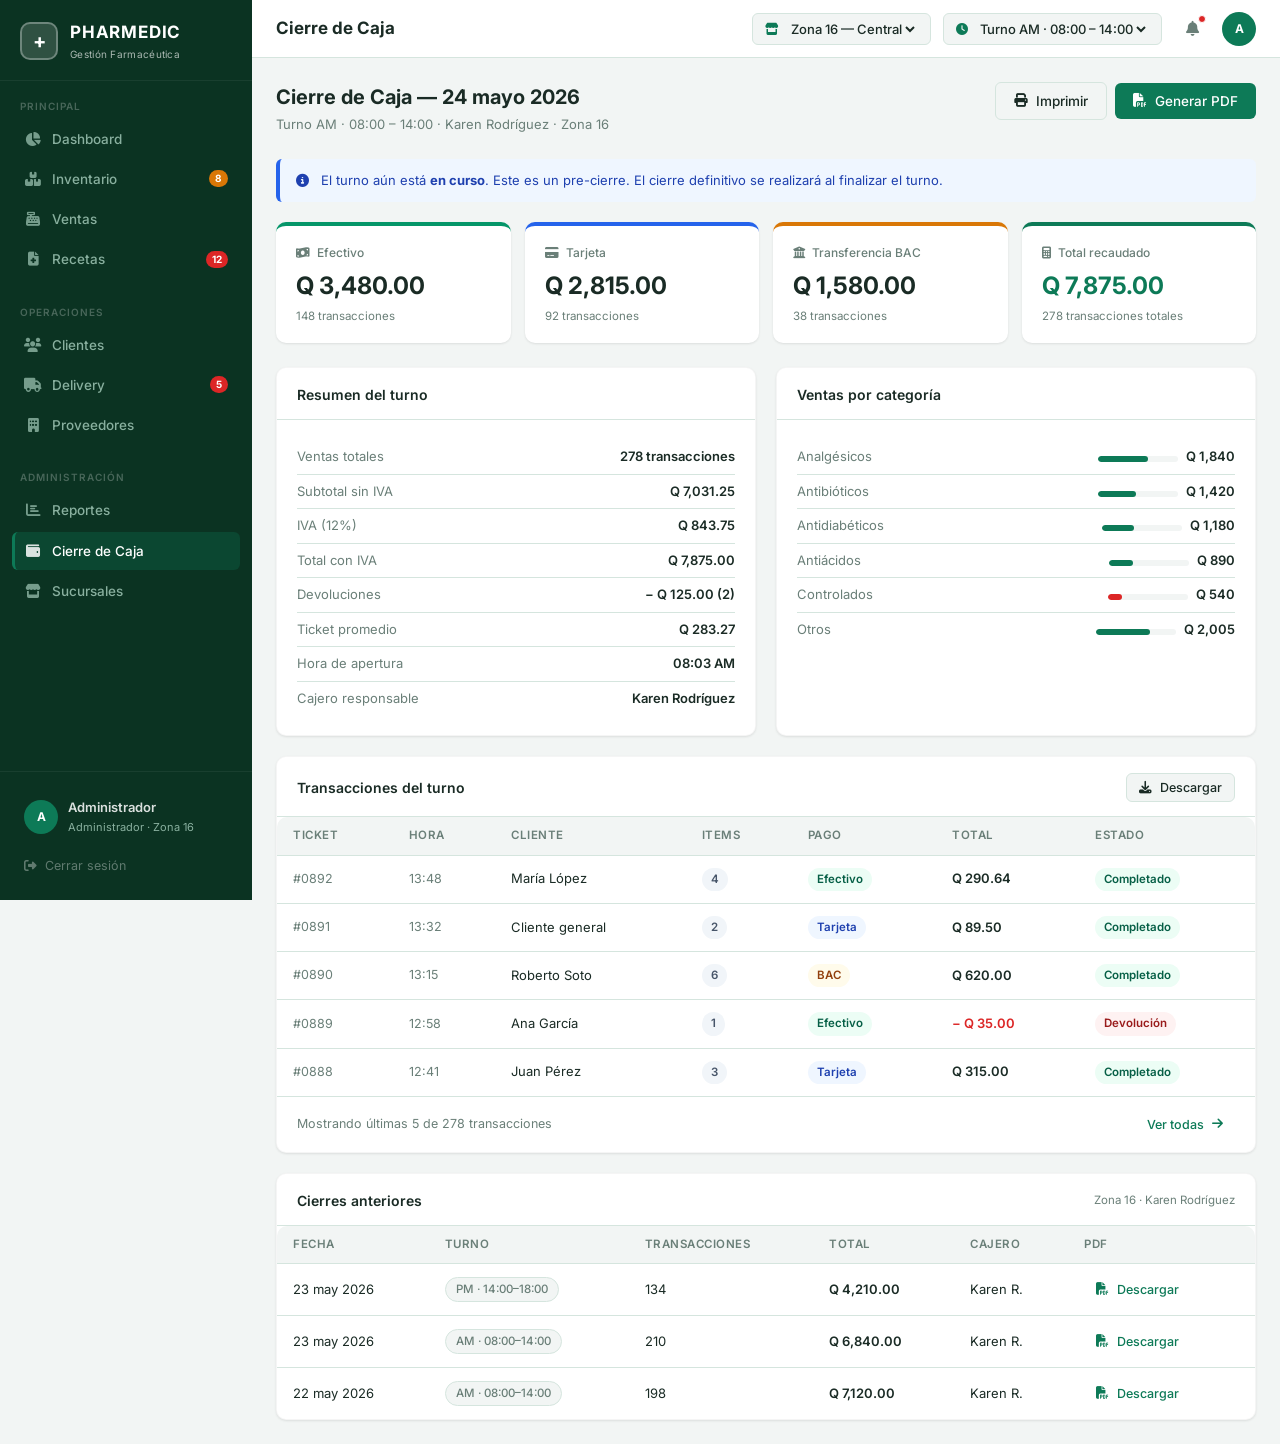
==== cierre-caja.html @ 9a9955f4 "Pharmedic" ====
<!DOCTYPE html>
<html lang="es">
<head>
  <meta charset="UTF-8" />
  <meta name="viewport" content="width=device-width, initial-scale=1.0" />
  <title>PHARMEDIC — Cierre de Caja</title>
  <link rel="stylesheet" href="https://cdnjs.cloudflare.com/ajax/libs/font-awesome/6.5.1/css/all.min.css" />
  <link rel="stylesheet" href="css/style.css" />
</head>
<body>
<div class="app-layout">

  <aside class="sidebar">
    <div class="sidebar-brand">
      <div class="brand-cross">+</div>
      <div><div class="brand-name">PHARMEDIC</div><div class="brand-tagline">Gestión Farmacéutica</div></div>
    </div>
    <div class="sidebar-section">
      <div class="sidebar-section-label">Principal</div>
      <a href="dashboard.html" class="nav-item"><i class="fas fa-chart-pie"></i><span>Dashboard</span></a>
      <a href="inventario.html" class="nav-item"><i class="fas fa-boxes-stacked"></i><span>Inventario</span><span class="nav-badge warning">8</span></a>
      <a href="ventas.html" class="nav-item"><i class="fas fa-cash-register"></i><span>Ventas</span></a>
      <a href="recetas.html" class="nav-item"><i class="fas fa-file-medical"></i><span>Recetas</span><span class="nav-badge">12</span></a>
    </div>
    <div class="sidebar-section">
      <div class="sidebar-section-label">Operaciones</div>
      <a href="clientes.html" class="nav-item"><i class="fas fa-users"></i><span>Clientes</span></a>
      <a href="delivery.html" class="nav-item"><i class="fas fa-truck"></i><span>Delivery</span><span class="nav-badge">5</span></a>
      <a href="proveedores.html" class="nav-item"><i class="fas fa-building"></i><span>Proveedores</span></a>
    </div>
    <div class="sidebar-section">
      <div class="sidebar-section-label">Administración</div>
      <a href="reportes.html" class="nav-item"><i class="fas fa-chart-bar"></i><span>Reportes</span></a>
      <a href="cierre-caja.html" class="nav-item active"><i class="fas fa-wallet"></i><span>Cierre de Caja</span></a>
      <a href="sucursales.html" class="nav-item"><i class="fas fa-store"></i><span>Sucursales</span></a>
    </div>
    <div class="sidebar-footer">
      <div class="sidebar-user">
        <div class="user-avatar">CJ</div>
        <div class="user-info-sidebar"><div class="name">Karen Rodríguez</div><div class="role">Cajero · Zona 16</div></div>
      </div>
      <a href="index.html" class="sidebar-logout"><i class="fas fa-right-from-bracket"></i><span>Cerrar sesión</span></a>
    </div>
  </aside>

  <div class="main-area">
    <header class="topbar">
      <div class="topbar-left">
        <span class="page-title">Cierre de Caja</span>
      </div>
      <div class="topbar-right">
        <div class="sucursal-select">
          <i class="fas fa-store" style="color:var(--primary);font-size:12px;"></i>
          <select><option>Zona 16 — Central</option><option>Zona 11</option><option>Zona 2</option></select>
        </div>
        <div class="sucursal-select">
          <i class="fas fa-clock" style="color:var(--primary);font-size:12px;"></i>
          <select><option>Turno AM · 08:00 – 14:00</option><option>Turno PM · 14:00 – 18:00</option></select>
        </div>
        <button class="icon-btn"><i class="fas fa-bell"></i><span class="notif-badge"></span></button>
        <div class="topbar-avatar">CJ</div>
      </div>
    </header>

    <div class="content">

      <div class="page-header">
        <div class="page-header-left">
          <h1>Cierre de Caja — 24 mayo 2026</h1>
          <p>Turno AM · 08:00 – 14:00 · Karen Rodríguez · Zona 16</p>
        </div>
        <div class="page-actions">
          <button class="btn btn-secondary"><i class="fas fa-print"></i> Imprimir</button>
          <button class="btn btn-primary"><i class="fas fa-file-pdf"></i> Generar PDF</button>
        </div>
      </div>

      <div class="alert alert-info mb-20">
        <i class="fas fa-circle-info"></i>
        <span>El turno aún está <strong>en curso</strong>. Este es un pre-cierre. El cierre definitivo se realizará al finalizar el turno.</span>
      </div>

      <!-- Caja summary -->
      <div class="caja-summary mb-24">
        <div class="caja-card efectivo">
          <div class="lbl"><i class="fas fa-money-bill-wave" style="margin-right:4px;"></i> Efectivo</div>
          <div class="val">Q 3,480.00</div>
          <div class="sub">148 transacciones</div>
        </div>
        <div class="caja-card tarjeta">
          <div class="lbl"><i class="fas fa-credit-card" style="margin-right:4px;"></i> Tarjeta</div>
          <div class="val">Q 2,815.00</div>
          <div class="sub">92 transacciones</div>
        </div>
        <div class="caja-card transfer">
          <div class="lbl"><i class="fas fa-building-columns" style="margin-right:4px;"></i> Transferencia BAC</div>
          <div class="val">Q 1,580.00</div>
          <div class="sub">38 transacciones</div>
        </div>
        <div class="caja-card total">
          <div class="lbl"><i class="fas fa-calculator" style="margin-right:4px;"></i> Total recaudado</div>
          <div class="val" style="color:var(--primary);">Q 7,875.00</div>
          <div class="sub">278 transacciones totales</div>
        </div>
      </div>

      <!-- Detail grid -->
      <div class="grid-2 mb-20">

        <!-- Resumen del turno -->
        <div class="card">
          <div class="card-header">
            <div class="card-title">Resumen del turno</div>
          </div>
          <div class="card-body">
            <div class="branch-stat">
              <span class="key">Ventas totales</span>
              <span class="val fw-600">278 transacciones</span>
            </div>
            <div class="branch-stat">
              <span class="key">Subtotal sin IVA</span>
              <span class="val">Q 7,031.25</span>
            </div>
            <div class="branch-stat">
              <span class="key">IVA (12%)</span>
              <span class="val">Q 843.75</span>
            </div>
            <div class="branch-stat">
              <span class="key">Total con IVA</span>
              <span class="val fw-600 text-primary">Q 7,875.00</span>
            </div>
            <div class="branch-stat">
              <span class="key">Devoluciones</span>
              <span class="val text-danger">− Q 125.00 (2)</span>
            </div>
            <div class="branch-stat">
              <span class="key">Ticket promedio</span>
              <span class="val">Q 283.27</span>
            </div>
            <div class="branch-stat">
              <span class="key">Hora de apertura</span>
              <span class="val">08:03 AM</span>
            </div>
            <div class="branch-stat">
              <span class="key">Cajero responsable</span>
              <span class="val fw-600">Karen Rodríguez</span>
            </div>
          </div>
        </div>

        <!-- Ventas por categoría -->
        <div class="card">
          <div class="card-header">
            <div class="card-title">Ventas por categoría</div>
          </div>
          <div class="card-body">
            <div class="branch-stat">
              <span class="key">Analgésicos</span>
              <div class="flex gap-8" style="align-items:center;">
                <div class="progress-bar-wrap" style="width:80px;"><div class="progress-bar" style="width:62%"></div></div>
                <span class="val">Q 1,840</span>
              </div>
            </div>
            <div class="branch-stat">
              <span class="key">Antibióticos</span>
              <div class="flex gap-8" style="align-items:center;">
                <div class="progress-bar-wrap" style="width:80px;"><div class="progress-bar" style="width:48%"></div></div>
                <span class="val">Q 1,420</span>
              </div>
            </div>
            <div class="branch-stat">
              <span class="key">Antidiabéticos</span>
              <div class="flex gap-8" style="align-items:center;">
                <div class="progress-bar-wrap" style="width:80px;"><div class="progress-bar" style="width:40%"></div></div>
                <span class="val">Q 1,180</span>
              </div>
            </div>
            <div class="branch-stat">
              <span class="key">Antiácidos</span>
              <div class="flex gap-8" style="align-items:center;">
                <div class="progress-bar-wrap" style="width:80px;"><div class="progress-bar" style="width:30%"></div></div>
                <span class="val">Q 890</span>
              </div>
            </div>
            <div class="branch-stat">
              <span class="key">Controlados</span>
              <div class="flex gap-8" style="align-items:center;">
                <div class="progress-bar-wrap" style="width:80px;"><div class="progress-bar danger" style="width:18%"></div></div>
                <span class="val">Q 540</span>
              </div>
            </div>
            <div class="branch-stat">
              <span class="key">Otros</span>
              <div class="flex gap-8" style="align-items:center;">
                <div class="progress-bar-wrap" style="width:80px;"><div class="progress-bar" style="width:68%"></div></div>
                <span class="val">Q 2,005</span>
              </div>
            </div>
          </div>
        </div>
      </div>

      <!-- Últimas transacciones -->
      <div class="card mb-20">
        <div class="card-header">
          <div class="card-title">Transacciones del turno</div>
          <button class="btn btn-secondary btn-sm"><i class="fas fa-download"></i> Descargar</button>
        </div>
        <div class="table-wrap">
          <table>
            <thead>
              <tr>
                <th>Ticket</th>
                <th>Hora</th>
                <th>Cliente</th>
                <th>Items</th>
                <th>Pago</th>
                <th>Total</th>
                <th>Estado</th>
              </tr>
            </thead>
            <tbody>
              <tr>
                <td class="td-muted">#0892</td>
                <td class="td-muted">13:48</td>
                <td>María López</td>
                <td><span class="badge badge-neutral">4</span></td>
                <td><span class="badge badge-success">Efectivo</span></td>
                <td class="fw-600">Q 290.64</td>
                <td><span class="badge badge-success">Completado</span></td>
              </tr>
              <tr>
                <td class="td-muted">#0891</td>
                <td class="td-muted">13:32</td>
                <td>Cliente general</td>
                <td><span class="badge badge-neutral">2</span></td>
                <td><span class="badge badge-info">Tarjeta</span></td>
                <td class="fw-600">Q 89.50</td>
                <td><span class="badge badge-success">Completado</span></td>
              </tr>
              <tr>
                <td class="td-muted">#0890</td>
                <td class="td-muted">13:15</td>
                <td>Roberto Soto</td>
                <td><span class="badge badge-neutral">6</span></td>
                <td><span class="badge badge-warning">BAC</span></td>
                <td class="fw-600">Q 620.00</td>
                <td><span class="badge badge-success">Completado</span></td>
              </tr>
              <tr>
                <td class="td-muted">#0889</td>
                <td class="td-muted">12:58</td>
                <td>Ana García</td>
                <td><span class="badge badge-neutral">1</span></td>
                <td><span class="badge badge-success">Efectivo</span></td>
                <td class="fw-600 text-danger">− Q 35.00</td>
                <td><span class="badge badge-danger">Devolución</span></td>
              </tr>
              <tr>
                <td class="td-muted">#0888</td>
                <td class="td-muted">12:41</td>
                <td>Juan Pérez</td>
                <td><span class="badge badge-neutral">3</span></td>
                <td><span class="badge badge-info">Tarjeta</span></td>
                <td class="fw-600">Q 315.00</td>
                <td><span class="badge badge-success">Completado</span></td>
              </tr>
            </tbody>
          </table>
        </div>
        <div class="flex-between" style="padding:14px 20px;border-top:1px solid var(--border);">
          <span class="text-sm text-muted">Mostrando últimas 5 de 278 transacciones</span>
          <button class="btn btn-ghost btn-sm">Ver todas <i class="fas fa-arrow-right"></i></button>
        </div>
      </div>

      <!-- Cierres anteriores -->
      <div class="card">
        <div class="card-header">
          <div class="card-title">Cierres anteriores</div>
          <span class="text-xs text-muted">Zona 16 · Karen Rodríguez</span>
        </div>
        <div class="table-wrap">
          <table>
            <thead>
              <tr><th>Fecha</th><th>Turno</th><th>Transacciones</th><th>Total</th><th>Cajero</th><th>PDF</th></tr>
            </thead>
            <tbody>
              <tr>
                <td>23 may 2026</td>
                <td><span class="tag">PM · 14:00–18:00</span></td>
                <td>134</td>
                <td class="fw-600">Q 4,210.00</td>
                <td>Karen R.</td>
                <td><button class="btn btn-ghost btn-sm text-primary"><i class="fas fa-file-pdf"></i> Descargar</button></td>
              </tr>
              <tr>
                <td>23 may 2026</td>
                <td><span class="tag">AM · 08:00–14:00</span></td>
                <td>210</td>
                <td class="fw-600">Q 6,840.00</td>
                <td>Karen R.</td>
                <td><button class="btn btn-ghost btn-sm text-primary"><i class="fas fa-file-pdf"></i> Descargar</button></td>
              </tr>
              <tr>
                <td>22 may 2026</td>
                <td><span class="tag">AM · 08:00–14:00</span></td>
                <td>198</td>
                <td class="fw-600">Q 7,120.00</td>
                <td>Karen R.</td>
                <td><button class="btn btn-ghost btn-sm text-primary"><i class="fas fa-file-pdf"></i> Descargar</button></td>
              </tr>
            </tbody>
          </table>
        </div>
      </div>

    </div>
  </div>
</div>
<script src="js/main.js"></script>
</body>
</html>
---- css/style.css ----
/* ===========================
   PHARMEDIC — Sistema DERCAS
   Estilos globales
   =========================== */

@import url('https://fonts.googleapis.com/css2?family=Inter:wght@300;400;500;600;700&display=swap');

:root {
  --primary:       #0D7A57;
  --primary-dark:  #095C41;
  --primary-mid:   #17A374;
  --primary-light: #E8F7F1;
  --sidebar-bg:    #0B3322;
  --sidebar-hover: rgba(255,255,255,0.06);
  --sidebar-text:  #89B09F;
  --bg:            #F2F5F4;
  --white:         #FFFFFF;
  --text:          #1A2B25;
  --text-muted:    #6A7F78;
  --border:        #D5E5DE;
  --shadow-sm:     0 1px 3px rgba(0,0,0,0.06), 0 1px 2px rgba(0,0,0,0.04);
  --shadow-md:     0 4px 12px rgba(0,0,0,0.08);
  --warning:       #D97706;
  --warning-bg:    #FFFBEB;
  --warning-text:  #92400E;
  --danger:        #DC2626;
  --danger-bg:     #FEF2F2;
  --danger-text:   #991B1B;
  --success:       #059669;
  --success-bg:    #ECFDF5;
  --success-text:  #065F46;
  --info:          #2563EB;
  --info-bg:       #EFF6FF;
  --info-text:     #1E40AF;
  --orange:        #EA580C;
  --orange-bg:     #FFF7ED;
  --orange-text:   #9A3412;
  --radius-sm:     6px;
  --radius:        10px;
  --radius-lg:     16px;
  --sidebar-w:     252px;
  --topbar-h:      58px;
}

*, *::before, *::after { box-sizing: border-box; margin: 0; padding: 0; }

html { font-size: 14px; }

body {
  font-family: 'Inter', -apple-system, BlinkMacSystemFont, 'Segoe UI', sans-serif;
  background: var(--bg);
  color: var(--text);
  line-height: 1.5;
  -webkit-font-smoothing: antialiased;
}

a { text-decoration: none; color: inherit; }
img { max-width: 100%; display: block; }
button { cursor: pointer; border: none; background: none; font-family: inherit; }
select, input, textarea { font-family: inherit; }

/* ===========================
   LOGIN PAGE
   =========================== */
.login-page {
  display: flex;
  min-height: 100vh;
}

.login-brand {
  flex: 0 0 42%;
  background: linear-gradient(160deg, #0B3322 0%, #0D6646 60%, #12A870 100%);
  display: flex;
  flex-direction: column;
  align-items: center;
  justify-content: center;
  padding: 60px;
  position: relative;
  overflow: hidden;
}

.login-brand::before {
  content: '';
  position: absolute;
  top: -120px; right: -120px;
  width: 380px; height: 380px;
  border-radius: 50%;
  background: rgba(255,255,255,0.04);
}
.login-brand::after {
  content: '';
  position: absolute;
  bottom: -80px; left: -80px;
  width: 280px; height: 280px;
  border-radius: 50%;
  background: rgba(255,255,255,0.04);
}

.brand-logo {
  display: flex;
  align-items: center;
  gap: 16px;
  margin-bottom: 48px;
}

.brand-cross {
  width: 56px; height: 56px;
  background: rgba(255,255,255,0.15);
  border: 2px solid rgba(255,255,255,0.3);
  border-radius: 14px;
  display: flex; align-items: center; justify-content: center;
  font-size: 28px; color: #fff; font-weight: 700;
  letter-spacing: -1px;
}

.brand-name {
  font-size: 30px;
  font-weight: 700;
  color: #fff;
  letter-spacing: 1px;
}

.brand-tagline {
  color: rgba(255,255,255,0.65);
  font-size: 13px;
  letter-spacing: 0.5px;
  margin-top: 4px;
}

.brand-features {
  list-style: none;
  display: flex;
  flex-direction: column;
  gap: 18px;
  width: 100%;
  max-width: 320px;
}

.brand-features li {
  display: flex;
  align-items: center;
  gap: 14px;
  color: rgba(255,255,255,0.8);
  font-size: 13.5px;
}

.feature-dot {
  width: 36px; height: 36px;
  background: rgba(255,255,255,0.12);
  border-radius: 10px;
  display: flex; align-items: center; justify-content: center;
  flex-shrink: 0;
  font-size: 16px;
}

.login-form-panel {
  flex: 1;
  display: flex;
  align-items: center;
  justify-content: center;
  padding: 60px;
  background: #fff;
}

.login-form-wrap {
  width: 100%;
  max-width: 380px;
}

.login-form-wrap h2 {
  font-size: 24px;
  font-weight: 700;
  color: var(--text);
  margin-bottom: 6px;
}

.login-form-wrap p {
  color: var(--text-muted);
  font-size: 14px;
  margin-bottom: 36px;
}

.form-group {
  margin-bottom: 18px;
}

.form-group label {
  display: block;
  font-size: 12.5px;
  font-weight: 600;
  color: var(--text);
  margin-bottom: 6px;
  letter-spacing: 0.3px;
}

.form-control {
  width: 100%;
  padding: 10px 14px;
  border: 1.5px solid var(--border);
  border-radius: var(--radius-sm);
  font-size: 14px;
  color: var(--text);
  background: #fff;
  transition: border-color 0.2s;
  outline: none;
}

.form-control:focus {
  border-color: var(--primary);
  box-shadow: 0 0 0 3px var(--primary-light);
}

.form-icon-wrap {
  position: relative;
}
.form-icon-wrap .form-control {
  padding-left: 38px;
}
.form-icon-wrap .fi {
  position: absolute;
  left: 12px; top: 50%;
  transform: translateY(-50%);
  color: var(--text-muted);
  font-size: 14px;
}

.btn {
  display: inline-flex;
  align-items: center;
  gap: 8px;
  padding: 10px 18px;
  border-radius: var(--radius-sm);
  font-size: 13.5px;
  font-weight: 500;
  transition: background 0.15s, box-shadow 0.15s;
  white-space: nowrap;
}

.btn-primary {
  background: var(--primary);
  color: #fff;
}
.btn-primary:hover { background: var(--primary-dark); }

.btn-secondary {
  background: var(--bg);
  color: var(--text);
  border: 1.5px solid var(--border);
}
.btn-secondary:hover { background: var(--border); }

.btn-ghost {
  color: var(--primary);
  background: transparent;
}
.btn-ghost:hover { background: var(--primary-light); }

.btn-danger {
  background: var(--danger-bg);
  color: var(--danger);
  border: 1.5px solid #FCA5A5;
}
.btn-danger:hover { background: #FEE2E2; }

.btn-sm { padding: 6px 12px; font-size: 12.5px; }
.btn-lg { padding: 13px 24px; font-size: 15px; font-weight: 600; }
.btn-full { width: 100%; justify-content: center; }

.login-footer {
  margin-top: 28px;
  text-align: center;
  font-size: 12.5px;
  color: var(--text-muted);
}

/* ===========================
   APP LAYOUT
   =========================== */
.app-layout {
  display: flex;
  min-height: 100vh;
}

/* ---- Sidebar ---- */
.sidebar {
  width: var(--sidebar-w);
  background: var(--sidebar-bg);
  display: flex;
  flex-direction: column;
  position: fixed;
  top: 0; left: 0; bottom: 0;
  z-index: 100;
  overflow-y: auto;
}

.sidebar-brand {
  display: flex;
  align-items: center;
  gap: 12px;
  padding: 20px 20px 18px;
  border-bottom: 1px solid rgba(255,255,255,0.06);
}

.sidebar-brand .brand-cross {
  width: 38px; height: 38px;
  font-size: 20px;
  border-radius: 10px;
}

.sidebar-brand .brand-name {
  font-size: 17px;
  font-weight: 700;
  letter-spacing: 0.8px;
}

.sidebar-brand .brand-tagline {
  font-size: 10px;
  letter-spacing: 0.3px;
  margin-top: 1px;
}

.sidebar-section {
  padding: 18px 12px 6px;
}

.sidebar-section-label {
  font-size: 10px;
  font-weight: 600;
  letter-spacing: 1px;
  text-transform: uppercase;
  color: rgba(255,255,255,0.25);
  padding: 0 8px;
  margin-bottom: 6px;
}

.nav-item {
  display: flex;
  align-items: center;
  gap: 10px;
  padding: 9px 12px;
  border-radius: var(--radius-sm);
  color: var(--sidebar-text);
  font-size: 13.5px;
  font-weight: 500;
  transition: background 0.15s, color 0.15s;
  margin-bottom: 2px;
}

.nav-item:hover {
  background: var(--sidebar-hover);
  color: rgba(255,255,255,0.85);
}

.nav-item.active {
  background: rgba(13, 122, 87, 0.28);
  color: #fff;
  border-left: 3px solid var(--primary);
  padding-left: 9px;
}

.nav-item i {
  width: 18px;
  text-align: center;
  font-size: 14px;
  opacity: 0.85;
}

.nav-badge {
  margin-left: auto;
  background: var(--danger);
  color: #fff;
  font-size: 10px;
  font-weight: 700;
  padding: 1px 6px;
  border-radius: 20px;
  min-width: 18px;
  text-align: center;
}

.nav-badge.warning { background: var(--warning); }

.sidebar-footer {
  margin-top: auto;
  padding: 16px 14px;
  border-top: 1px solid rgba(255,255,255,0.06);
}

.sidebar-user {
  display: flex;
  align-items: center;
  gap: 10px;
  padding: 10px;
  border-radius: var(--radius-sm);
  cursor: pointer;
  transition: background 0.15s;
}

.sidebar-user:hover { background: var(--sidebar-hover); }

.user-avatar {
  width: 34px; height: 34px;
  background: var(--primary);
  border-radius: 50%;
  display: flex; align-items: center; justify-content: center;
  font-size: 12px; font-weight: 700; color: #fff;
  flex-shrink: 0;
}

.user-info-sidebar .name {
  font-size: 13px;
  font-weight: 600;
  color: rgba(255,255,255,0.85);
}

.user-info-sidebar .role {
  font-size: 11px;
  color: var(--sidebar-text);
  margin-top: 1px;
}

.sidebar-logout {
  display: flex;
  align-items: center;
  gap: 8px;
  padding: 8px 10px;
  color: rgba(255,255,255,0.35);
  font-size: 12.5px;
  margin-top: 4px;
  border-radius: var(--radius-sm);
  transition: all 0.15s;
}
.sidebar-logout:hover { background: var(--sidebar-hover); color: var(--danger); }

/* ---- Main Area ---- */
.main-area {
  margin-left: var(--sidebar-w);
  flex: 1;
  display: flex;
  flex-direction: column;
  min-height: 100vh;
}

/* ---- Topbar ---- */
.topbar {
  height: var(--topbar-h);
  background: #fff;
  border-bottom: 1px solid var(--border);
  display: flex;
  align-items: center;
  justify-content: space-between;
  padding: 0 24px;
  position: sticky;
  top: 0;
  z-index: 50;
}

.topbar-left { display: flex; align-items: center; gap: 16px; }

.page-title {
  font-size: 17px;
  font-weight: 700;
  color: var(--text);
}

.breadcrumb {
  display: flex;
  align-items: center;
  gap: 6px;
  font-size: 12.5px;
  color: var(--text-muted);
}
.breadcrumb span { color: var(--text-muted); }
.breadcrumb .current { color: var(--text); font-weight: 500; }

.topbar-right {
  display: flex;
  align-items: center;
  gap: 12px;
}

.sucursal-select {
  display: flex;
  align-items: center;
  gap: 8px;
  background: var(--bg);
  border: 1.5px solid var(--border);
  border-radius: var(--radius-sm);
  padding: 6px 12px;
  font-size: 13px;
  color: var(--text);
  font-weight: 500;
}

.sucursal-select select {
  border: none;
  background: none;
  font-size: 13px;
  font-weight: 500;
  color: var(--text);
  outline: none;
  cursor: pointer;
}

.icon-btn {
  width: 36px; height: 36px;
  border-radius: var(--radius-sm);
  display: flex; align-items: center; justify-content: center;
  color: var(--text-muted);
  font-size: 15px;
  transition: background 0.15s;
  position: relative;
}
.icon-btn:hover { background: var(--bg); color: var(--text); }

.notif-badge {
  position: absolute;
  top: 4px; right: 4px;
  width: 8px; height: 8px;
  background: var(--danger);
  border-radius: 50%;
  border: 1.5px solid #fff;
}

.topbar-avatar {
  width: 34px; height: 34px;
  background: var(--primary);
  border-radius: 50%;
  display: flex; align-items: center; justify-content: center;
  font-size: 12px; font-weight: 700; color: #fff;
  cursor: pointer;
}

/* ===========================
   CONTENT AREA
   =========================== */
.content {
  flex: 1;
  padding: 24px;
}

.page-header {
  display: flex;
  align-items: flex-start;
  justify-content: space-between;
  margin-bottom: 24px;
}

.page-header-left h1 {
  font-size: 20px;
  font-weight: 700;
  color: var(--text);
}

.page-header-left p {
  font-size: 13px;
  color: var(--text-muted);
  margin-top: 3px;
}

.page-actions { display: flex; gap: 8px; align-items: center; }

/* ===========================
   CARDS
   =========================== */
.card {
  background: var(--white);
  border-radius: var(--radius);
  box-shadow: var(--shadow-sm);
  border: 1px solid rgba(0,0,0,0.04);
}

.card-header {
  padding: 16px 20px 14px;
  border-bottom: 1px solid var(--border);
  display: flex;
  align-items: center;
  justify-content: space-between;
}

.card-title {
  font-size: 14px;
  font-weight: 600;
  color: var(--text);
}

.card-subtitle {
  font-size: 12px;
  color: var(--text-muted);
  margin-top: 2px;
}

.card-body { padding: 20px; }

/* ===========================
   STATS CARDS
   =========================== */
.stats-grid {
  display: grid;
  grid-template-columns: repeat(4, 1fr);
  gap: 16px;
  margin-bottom: 24px;
}

.stat-card {
  background: var(--white);
  border-radius: var(--radius);
  box-shadow: var(--shadow-sm);
  border: 1px solid rgba(0,0,0,0.04);
  padding: 20px;
  display: flex;
  align-items: flex-start;
  gap: 16px;
}

.stat-icon {
  width: 46px; height: 46px;
  border-radius: 12px;
  display: flex; align-items: center; justify-content: center;
  font-size: 20px;
  flex-shrink: 0;
}

.stat-icon.green   { background: var(--success-bg); color: var(--success); }
.stat-icon.amber   { background: var(--warning-bg); color: var(--warning); }
.stat-icon.red     { background: var(--danger-bg);  color: var(--danger); }
.stat-icon.blue    { background: var(--info-bg);    color: var(--info); }
.stat-icon.orange  { background: var(--orange-bg);  color: var(--orange); }
.stat-icon.primary { background: var(--primary-light); color: var(--primary); }

.stat-info { flex: 1; min-width: 0; }

.stat-value {
  font-size: 22px;
  font-weight: 700;
  color: var(--text);
  line-height: 1.2;
}

.stat-label {
  font-size: 12px;
  color: var(--text-muted);
  margin-top: 3px;
}

.stat-change {
  font-size: 11.5px;
  font-weight: 600;
  margin-top: 6px;
  display: flex;
  align-items: center;
  gap: 3px;
}

.stat-change.up   { color: var(--success); }
.stat-change.down { color: var(--danger); }
.stat-change.neutral { color: var(--text-muted); }

/* ===========================
   GRID LAYOUTS
   =========================== */
.grid-2 { display: grid; grid-template-columns: 1fr 1fr; gap: 20px; }
.grid-3 { display: grid; grid-template-columns: 1fr 1fr 1fr; gap: 16px; }
.grid-4 { display: grid; grid-template-columns: repeat(4,1fr); gap: 16px; }
.col-span-2 { grid-column: span 2; }
.col-span-3 { grid-column: span 3; }

/* ===========================
   TABLES
   =========================== */
.table-wrap {
  overflow-x: auto;
  border-radius: var(--radius);
}

table {
  width: 100%;
  border-collapse: collapse;
  font-size: 13px;
}

thead th {
  background: var(--bg);
  color: var(--text-muted);
  font-size: 11.5px;
  font-weight: 600;
  text-transform: uppercase;
  letter-spacing: 0.5px;
  padding: 10px 16px;
  text-align: left;
  white-space: nowrap;
  border-bottom: 1px solid var(--border);
}

tbody tr {
  border-bottom: 1px solid var(--border);
  transition: background 0.1s;
}

tbody tr:last-child { border-bottom: none; }
tbody tr:hover { background: #FAFCFB; }

tbody td {
  padding: 12px 16px;
  color: var(--text);
  vertical-align: middle;
}

.td-muted { color: var(--text-muted); font-size: 12.5px; }

/* ===========================
   BADGES
   =========================== */
.badge {
  display: inline-flex;
  align-items: center;
  gap: 4px;
  padding: 3px 9px;
  border-radius: 20px;
  font-size: 11.5px;
  font-weight: 600;
  white-space: nowrap;
}

.badge-success  { background: var(--success-bg); color: var(--success-text); }
.badge-warning  { background: var(--warning-bg); color: var(--warning-text); }
.badge-danger   { background: var(--danger-bg);  color: var(--danger-text); }
.badge-info     { background: var(--info-bg);    color: var(--info-text); }
.badge-orange   { background: var(--orange-bg);  color: var(--orange-text); }
.badge-neutral  { background: #F1F5F9;           color: #475569; }
.badge-primary  { background: var(--primary-light); color: var(--primary-dark); }

/* ===========================
   FILTERS BAR
   =========================== */
.filters-bar {
  display: flex;
  align-items: center;
  gap: 10px;
  flex-wrap: wrap;
  margin-bottom: 16px;
}

.search-box {
  display: flex;
  align-items: center;
  gap: 8px;
  background: var(--white);
  border: 1.5px solid var(--border);
  border-radius: var(--radius-sm);
  padding: 8px 12px;
  flex: 1;
  min-width: 220px;
  max-width: 340px;
}

.search-box i { color: var(--text-muted); font-size: 13px; }

.search-box input {
  border: none;
  outline: none;
  background: none;
  font-size: 13.5px;
  color: var(--text);
  width: 100%;
}

.search-box input::placeholder { color: var(--text-muted); }

.filter-select {
  background: var(--white);
  border: 1.5px solid var(--border);
  border-radius: var(--radius-sm);
  padding: 8px 12px;
  font-size: 13px;
  color: var(--text);
  outline: none;
  cursor: pointer;
}

.filter-select:focus { border-color: var(--primary); }

/* ===========================
   TABS
   =========================== */
.tabs {
  display: flex;
  gap: 2px;
  border-bottom: 2px solid var(--border);
  margin-bottom: 20px;
}

.tab {
  padding: 10px 18px;
  font-size: 13.5px;
  font-weight: 500;
  color: var(--text-muted);
  cursor: pointer;
  border-bottom: 2px solid transparent;
  margin-bottom: -2px;
  transition: color 0.15s, border-color 0.15s;
  display: flex;
  align-items: center;
  gap: 6px;
}

.tab:hover { color: var(--text); }

.tab.active {
  color: var(--primary);
  border-bottom-color: var(--primary);
  font-weight: 600;
}

.tab .tab-count {
  background: var(--border);
  color: var(--text-muted);
  font-size: 11px;
  font-weight: 700;
  padding: 1px 6px;
  border-radius: 10px;
}

.tab.active .tab-count {
  background: var(--primary-light);
  color: var(--primary);
}

/* ===========================
   CHART CONTAINERS
   =========================== */
.chart-container {
  position: relative;
  padding: 20px;
}

canvas { display: block; }

/* ===========================
   POS / VENTAS
   =========================== */
.pos-layout {
  display: grid;
  grid-template-columns: 1fr 340px;
  gap: 20px;
  height: calc(100vh - var(--topbar-h) - 48px);
}

.pos-left { display: flex; flex-direction: column; gap: 16px; overflow: hidden; }
.pos-right { display: flex; flex-direction: column; overflow: hidden; }

.product-grid {
  display: grid;
  grid-template-columns: repeat(auto-fill, minmax(150px, 1fr));
  gap: 10px;
  overflow-y: auto;
  flex: 1;
  padding: 2px;
}

.product-tile {
  background: var(--white);
  border: 1.5px solid var(--border);
  border-radius: var(--radius);
  padding: 14px 12px;
  cursor: pointer;
  transition: border-color 0.15s, box-shadow 0.15s;
  text-align: center;
}

.product-tile:hover {
  border-color: var(--primary);
  box-shadow: 0 0 0 3px var(--primary-light);
}

.product-tile .pill-icon {
  font-size: 28px;
  margin-bottom: 8px;
}

.product-tile .prod-name {
  font-size: 12.5px;
  font-weight: 600;
  color: var(--text);
  margin-bottom: 2px;
  white-space: nowrap;
  overflow: hidden;
  text-overflow: ellipsis;
}

.product-tile .prod-present {
  font-size: 11px;
  color: var(--text-muted);
}

.product-tile .prod-price {
  font-size: 14px;
  font-weight: 700;
  color: var(--primary);
  margin-top: 6px;
}

.cart-items {
  flex: 1;
  overflow-y: auto;
  padding: 0 4px;
}

.cart-item {
  display: flex;
  align-items: center;
  gap: 10px;
  padding: 10px 0;
  border-bottom: 1px solid var(--border);
}

.cart-item:last-child { border-bottom: none; }

.cart-item-name {
  flex: 1;
  font-size: 13px;
  font-weight: 500;
}

.cart-item-name small {
  display: block;
  font-size: 11px;
  color: var(--text-muted);
  font-weight: 400;
}

.qty-control {
  display: flex;
  align-items: center;
  gap: 6px;
}

.qty-btn {
  width: 22px; height: 22px;
  border-radius: 50%;
  background: var(--bg);
  border: 1.5px solid var(--border);
  display: flex; align-items: center; justify-content: center;
  font-size: 13px;
  font-weight: 700;
  color: var(--text);
  cursor: pointer;
  transition: background 0.1s;
}
.qty-btn:hover { background: var(--border); }

.qty-val {
  font-size: 13px;
  font-weight: 600;
  min-width: 18px;
  text-align: center;
}

.cart-item-price {
  font-size: 13px;
  font-weight: 600;
  color: var(--text);
  min-width: 58px;
  text-align: right;
}

.cart-summary {
  border-top: 1.5px solid var(--border);
  padding-top: 14px;
}

.summary-row {
  display: flex;
  justify-content: space-between;
  font-size: 13px;
  padding: 4px 0;
  color: var(--text-muted);
}

.summary-row.total {
  font-size: 16px;
  font-weight: 700;
  color: var(--text);
  border-top: 1.5px solid var(--border);
  margin-top: 8px;
  padding-top: 10px;
}

.payment-methods {
  display: grid;
  grid-template-columns: repeat(3, 1fr);
  gap: 8px;
  margin: 14px 0;
}

.pay-method {
  border: 2px solid var(--border);
  border-radius: var(--radius-sm);
  padding: 10px 6px;
  text-align: center;
  cursor: pointer;
  transition: all 0.15s;
  font-size: 12px;
  font-weight: 600;
  color: var(--text-muted);
}
.pay-method.selected, .pay-method:hover {
  border-color: var(--primary);
  background: var(--primary-light);
  color: var(--primary);
}
.pay-method i { display: block; font-size: 18px; margin-bottom: 4px; }

/* ===========================
   DELIVERY MAP PLACEHOLDER
   =========================== */
.map-placeholder {
  background: linear-gradient(135deg, #E8F7F1 0%, #D5EDE5 100%);
  border-radius: var(--radius);
  display: flex;
  flex-direction: column;
  align-items: center;
  justify-content: center;
  color: var(--primary);
  min-height: 280px;
  border: 2px dashed var(--primary-mid);
  opacity: 0.7;
  gap: 10px;
}
.map-placeholder i { font-size: 48px; opacity: 0.5; }
.map-placeholder p { font-size: 13px; font-weight: 500; }

/* ===========================
   ALERT BANNERS
   =========================== */
.alert {
  display: flex;
  align-items: center;
  gap: 12px;
  padding: 12px 16px;
  border-radius: var(--radius-sm);
  font-size: 13px;
  margin-bottom: 16px;
}

.alert-warning { background: var(--warning-bg); color: var(--warning-text); border-left: 4px solid var(--warning); }
.alert-danger  { background: var(--danger-bg);  color: var(--danger-text);  border-left: 4px solid var(--danger); }
.alert-info    { background: var(--info-bg);    color: var(--info-text);    border-left: 4px solid var(--info); }
.alert-success { background: var(--success-bg); color: var(--success-text); border-left: 4px solid var(--success); }

/* ===========================
   PROVIDER CARDS
   =========================== */
.provider-grid {
  display: grid;
  grid-template-columns: repeat(auto-fill, minmax(240px, 1fr));
  gap: 16px;
}

.provider-card {
  background: var(--white);
  border-radius: var(--radius);
  box-shadow: var(--shadow-sm);
  border: 1px solid rgba(0,0,0,0.04);
  padding: 20px;
}

.provider-header {
  display: flex;
  align-items: center;
  gap: 12px;
  margin-bottom: 14px;
}

.provider-initials {
  width: 42px; height: 42px;
  border-radius: 10px;
  background: var(--primary-light);
  color: var(--primary);
  display: flex; align-items: center; justify-content: center;
  font-size: 14px;
  font-weight: 700;
}

.provider-name { font-size: 14px; font-weight: 600; color: var(--text); }
.provider-contact { font-size: 12px; color: var(--text-muted); margin-top: 2px; }

.provider-stats {
  display: flex;
  gap: 12px;
  padding-top: 12px;
  border-top: 1px solid var(--border);
}

.provider-stat { text-align: center; flex: 1; }
.provider-stat .val { font-size: 16px; font-weight: 700; color: var(--text); }
.provider-stat .lbl { font-size: 10.5px; color: var(--text-muted); margin-top: 2px; }

.stars { color: #F59E0B; font-size: 12px; margin-top: 2px; }

/* ===========================
   BRANCH CARDS
   =========================== */
.branch-card {
  background: var(--white);
  border-radius: var(--radius);
  box-shadow: var(--shadow-sm);
  border: 1px solid rgba(0,0,0,0.04);
  overflow: hidden;
}

.branch-card-header {
  padding: 16px 20px;
  background: linear-gradient(135deg, var(--sidebar-bg) 0%, #165C3E 100%);
  color: #fff;
}

.branch-card-name {
  font-size: 16px;
  font-weight: 700;
}

.branch-card-addr {
  font-size: 12px;
  color: rgba(255,255,255,0.65);
  margin-top: 4px;
}

.branch-card-body { padding: 16px 20px; }

.branch-stat {
  display: flex;
  justify-content: space-between;
  align-items: center;
  padding: 7px 0;
  font-size: 13px;
  border-bottom: 1px solid var(--border);
}
.branch-stat:last-child { border-bottom: none; }
.branch-stat .key { color: var(--text-muted); }
.branch-stat .val { font-weight: 600; color: var(--text); }

/* ===========================
   CIERRE DE CAJA
   =========================== */
.caja-summary {
  display: grid;
  grid-template-columns: repeat(4, 1fr);
  gap: 14px;
  margin-bottom: 24px;
}

.caja-card {
  background: var(--white);
  border-radius: var(--radius);
  box-shadow: var(--shadow-sm);
  padding: 18px 20px;
  border-top: 4px solid var(--border);
}

.caja-card.efectivo { border-color: var(--success); }
.caja-card.tarjeta  { border-color: var(--info); }
.caja-card.transfer { border-color: var(--warning); }
.caja-card.total    { border-color: var(--primary); }

.caja-card .lbl { font-size: 12px; color: var(--text-muted); font-weight: 500; margin-bottom: 6px; }
.caja-card .val { font-size: 24px; font-weight: 700; color: var(--text); }
.caja-card .sub { font-size: 11.5px; color: var(--text-muted); margin-top: 4px; }

/* ===========================
   UTILITY
   =========================== */
.flex { display: flex; }
.flex-center { display: flex; align-items: center; justify-content: center; }
.flex-between { display: flex; align-items: center; justify-content: space-between; }
.gap-8  { gap: 8px; }
.gap-12 { gap: 12px; }
.gap-16 { gap: 16px; }
.gap-20 { gap: 20px; }
.mb-0  { margin-bottom: 0; }
.mb-8  { margin-bottom: 8px; }
.mb-12 { margin-bottom: 12px; }
.mb-16 { margin-bottom: 16px; }
.mb-20 { margin-bottom: 20px; }
.mb-24 { margin-bottom: 24px; }
.mt-8  { margin-top: 8px; }
.mt-12 { margin-top: 12px; }
.mt-16 { margin-top: 16px; }
.text-muted { color: var(--text-muted); }
.text-sm { font-size: 12.5px; }
.text-xs { font-size: 11.5px; }
.fw-600 { font-weight: 600; }
.fw-700 { font-weight: 700; }
.text-right { text-align: right; }
.text-center { text-align: center; }
.text-primary { color: var(--primary); }
.text-danger  { color: var(--danger); }
.text-success { color: var(--success); }
.text-warning { color: var(--warning); }
.w-full { width: 100%; }

.pill-icon-sm {
  width: 32px; height: 32px;
  border-radius: 8px;
  display: flex; align-items: center; justify-content: center;
  font-size: 16px;
}

.divider {
  height: 1px;
  background: var(--border);
  margin: 16px 0;
}

.tag {
  display: inline-flex;
  align-items: center;
  gap: 4px;
  background: var(--bg);
  border: 1px solid var(--border);
  border-radius: 20px;
  padding: 3px 10px;
  font-size: 11.5px;
  color: var(--text-muted);
  font-weight: 500;
}

.controlled-tag {
  display: inline-flex;
  align-items: center;
  gap: 4px;
  background: #FEF2F2;
  border: 1px solid #FCA5A5;
  border-radius: 20px;
  padding: 3px 10px;
  font-size: 11px;
  color: var(--danger);
  font-weight: 600;
}

.actions-cell { display: flex; gap: 6px; }

.progress-bar-wrap {
  background: var(--bg);
  border-radius: 20px;
  height: 6px;
  overflow: hidden;
  margin-top: 4px;
}

.progress-bar {
  height: 100%;
  border-radius: 20px;
  background: var(--primary);
}

.progress-bar.warning { background: var(--warning); }
.progress-bar.danger  { background: var(--danger); }

/* scrollbar */
::-webkit-scrollbar { width: 5px; height: 5px; }
::-webkit-scrollbar-track { background: transparent; }
::-webkit-scrollbar-thumb { background: #C9D8D3; border-radius: 10px; }
::-webkit-scrollbar-thumb:hover { background: #A8BDB7; }
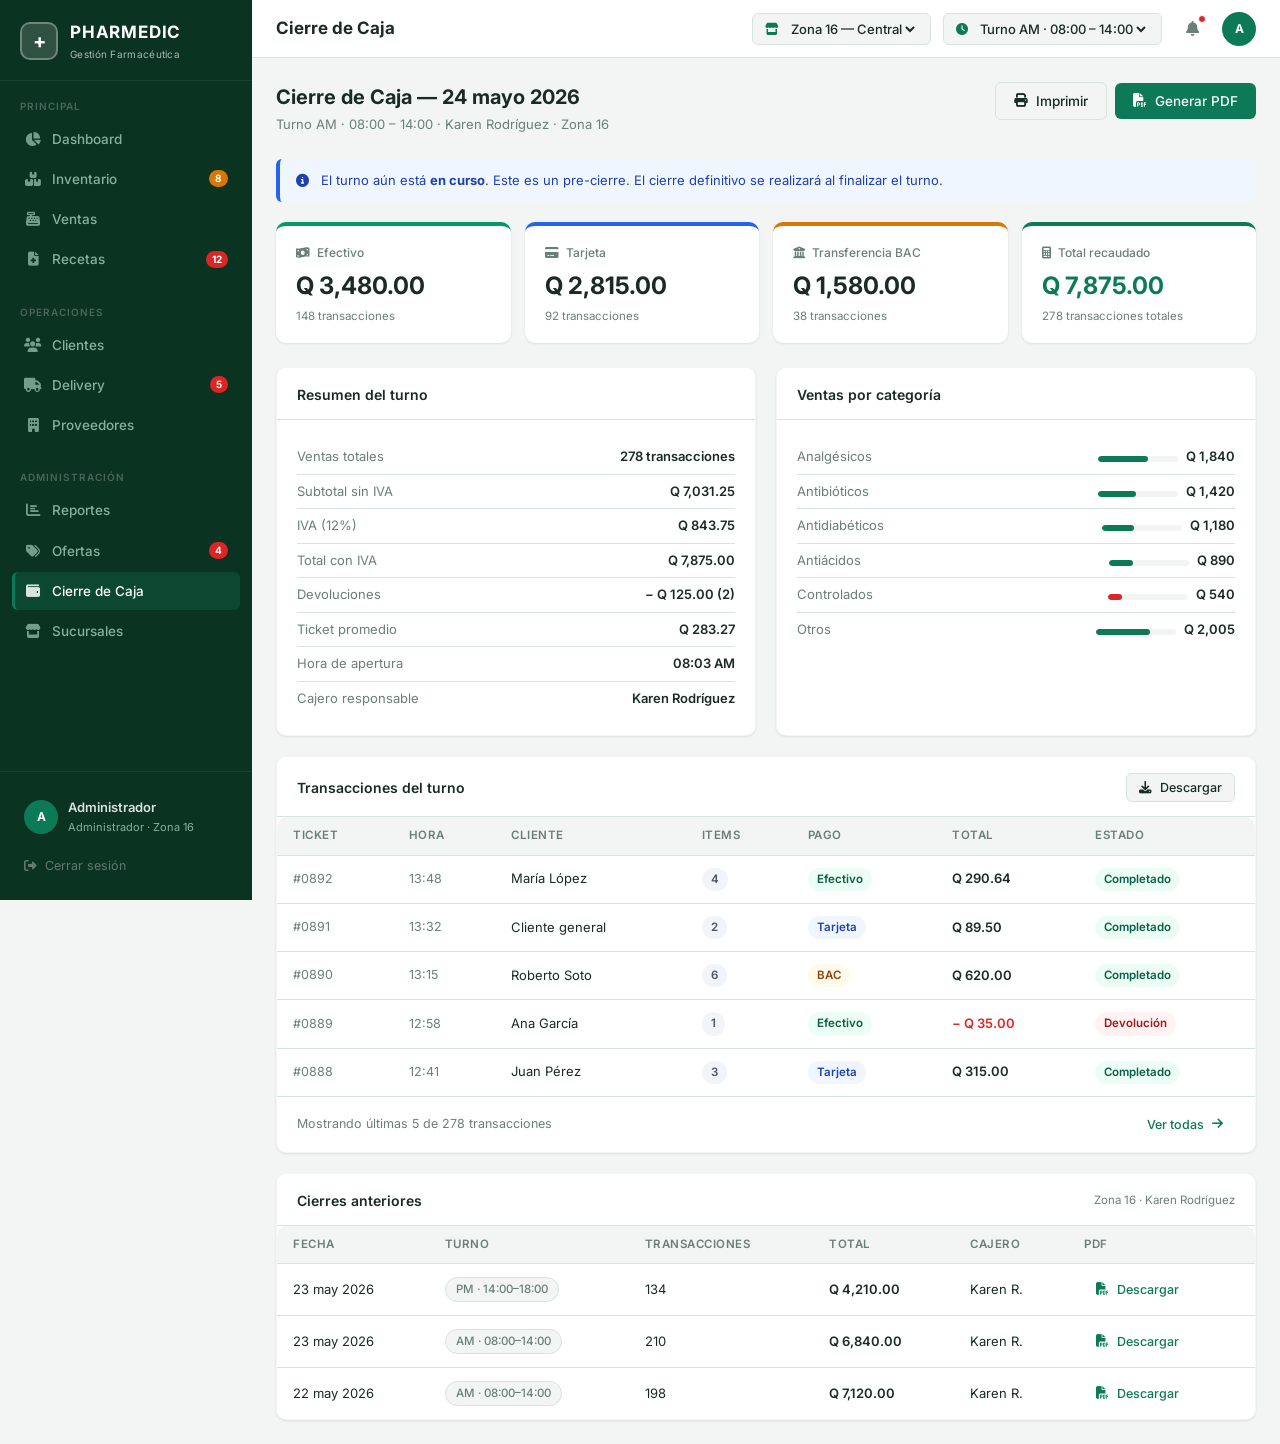
==== commit 8f2f0f1f: "Ofertas" ====
--- a/cierre-caja.html
+++ b/cierre-caja.html
@@ -31,6 +31,7 @@
     <div class="sidebar-section">
       <div class="sidebar-section-label">Administración</div>
       <a href="reportes.html" class="nav-item"><i class="fas fa-chart-bar"></i><span>Reportes</span></a>
+      <a href="ofertas.html" class="nav-item"><i class="fas fa-tags"></i><span>Ofertas</span><span class="nav-badge">4</span></a>
       <a href="cierre-caja.html" class="nav-item active"><i class="fas fa-wallet"></i><span>Cierre de Caja</span></a>
       <a href="sucursales.html" class="nav-item"><i class="fas fa-store"></i><span>Sucursales</span></a>
     </div>
--- a/css/style.css
+++ b/css/style.css
@@ -1,5 +1,5 @@
 /* ===========================
-   PHARMEDIC — Sistema DERCAS
+   PHARMEDIC — Sistema de Gestión Farmacéutica
    Estilos globales
    =========================== */
 
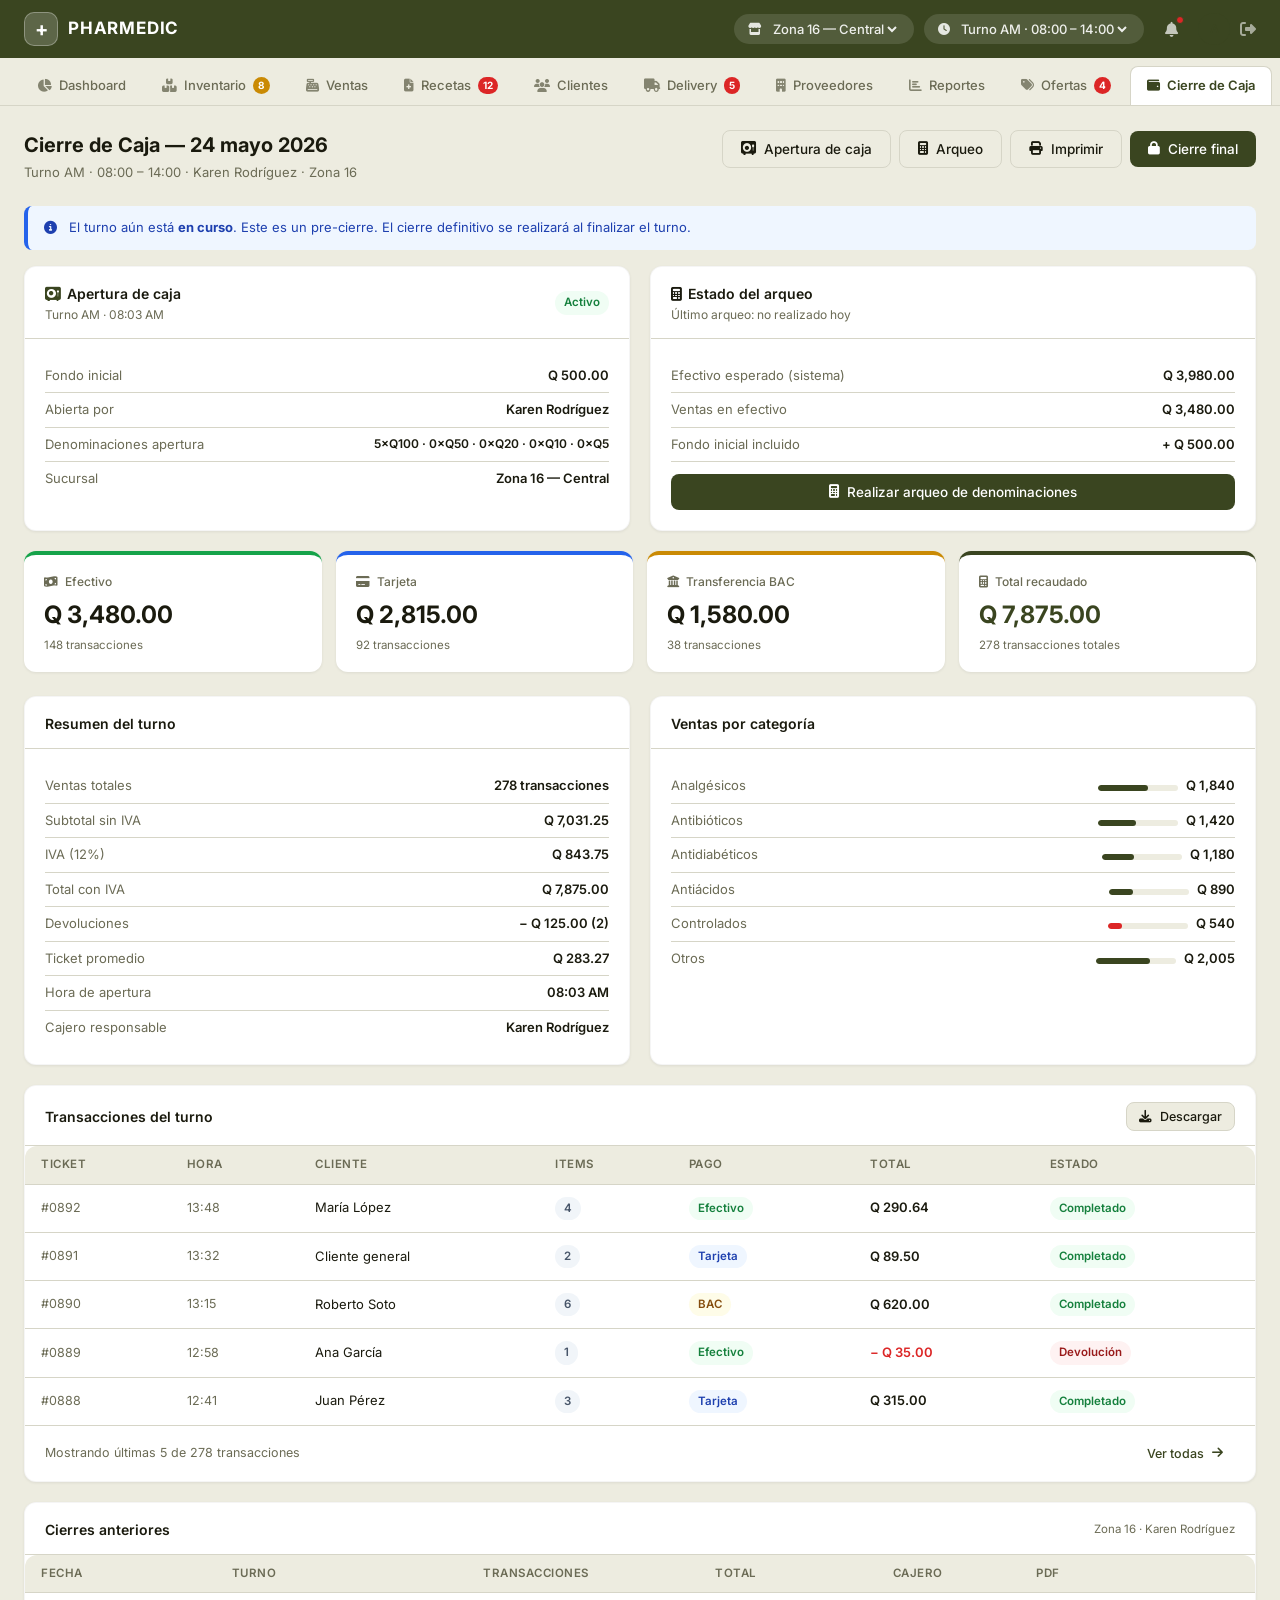
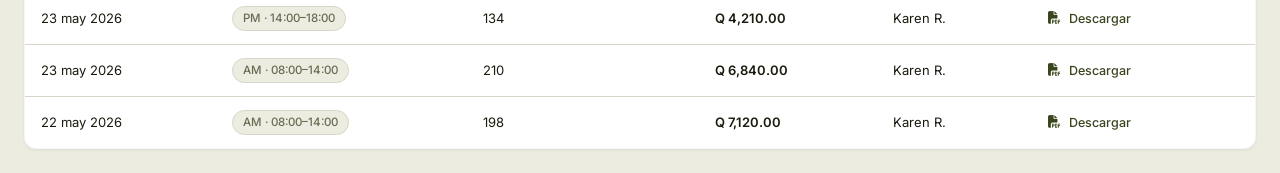
==== commit 98b5550d: "PrototipoDeMierda" ====
--- a/cierre-caja.html
+++ b/cierre-caja.html
@@ -10,60 +10,43 @@
 <body>
 <div class="app-layout">
 
-  <aside class="sidebar">
-    <div class="sidebar-brand">
-      <div class="brand-cross">+</div>
-      <div><div class="brand-name">PHARMEDIC</div><div class="brand-tagline">Gestión Farmacéutica</div></div>
+  <!-- TOPBAR -->
+  <header class="topbar">
+    <div class="topbar-left">
+      <div class="brand-mark">+</div>
+      <span class="brand-title">PHARMEDIC</span>
     </div>
-    <div class="sidebar-section">
-      <div class="sidebar-section-label">Principal</div>
-      <a href="dashboard.html" class="nav-item"><i class="fas fa-chart-pie"></i><span>Dashboard</span></a>
-      <a href="inventario.html" class="nav-item"><i class="fas fa-boxes-stacked"></i><span>Inventario</span><span class="nav-badge warning">8</span></a>
-      <a href="ventas.html" class="nav-item"><i class="fas fa-cash-register"></i><span>Ventas</span></a>
-      <a href="recetas.html" class="nav-item"><i class="fas fa-file-medical"></i><span>Recetas</span><span class="nav-badge">12</span></a>
+    <div class="topbar-right">
+      <div class="sucursal-pill">
+        <i class="fas fa-store"></i>
+        <select><option>Zona 16 — Central</option><option>Zona 11</option><option>Zona 2</option></select>
+      </div>
+      <div class="sucursal-pill">
+        <i class="fas fa-clock"></i>
+        <select><option>Turno AM · 08:00 – 14:00</option><option>Turno PM · 14:00 – 18:00</option></select>
+      </div>
+      <button class="icon-btn"><i class="fas fa-bell"></i><span class="notif-badge"></span></button>
+      <div class="topbar-avatar">CJ</div>
+      <a href="index.html" class="topbar-logout" title="Cerrar sesión"><i class="fas fa-right-from-bracket"></i></a>
     </div>
-    <div class="sidebar-section">
-      <div class="sidebar-section-label">Operaciones</div>
-      <a href="clientes.html" class="nav-item"><i class="fas fa-users"></i><span>Clientes</span></a>
-      <a href="delivery.html" class="nav-item"><i class="fas fa-truck"></i><span>Delivery</span><span class="nav-badge">5</span></a>
-      <a href="proveedores.html" class="nav-item"><i class="fas fa-building"></i><span>Proveedores</span></a>
-    </div>
-    <div class="sidebar-section">
-      <div class="sidebar-section-label">Administración</div>
-      <a href="reportes.html" class="nav-item"><i class="fas fa-chart-bar"></i><span>Reportes</span></a>
-      <a href="ofertas.html" class="nav-item"><i class="fas fa-tags"></i><span>Ofertas</span><span class="nav-badge">4</span></a>
-      <a href="cierre-caja.html" class="nav-item active"><i class="fas fa-wallet"></i><span>Cierre de Caja</span></a>
-      <a href="sucursales.html" class="nav-item"><i class="fas fa-store"></i><span>Sucursales</span></a>
-    </div>
-    <div class="sidebar-footer">
-      <div class="sidebar-user">
-        <div class="user-avatar">CJ</div>
-        <div class="user-info-sidebar"><div class="name">Karen Rodríguez</div><div class="role">Cajero · Zona 16</div></div>
-      </div>
-      <a href="index.html" class="sidebar-logout"><i class="fas fa-right-from-bracket"></i><span>Cerrar sesión</span></a>
-    </div>
-  </aside>
-
-  <div class="main-area">
-    <header class="topbar">
-      <div class="topbar-left">
-        <span class="page-title">Cierre de Caja</span>
-      </div>
-      <div class="topbar-right">
-        <div class="sucursal-select">
-          <i class="fas fa-store" style="color:var(--primary);font-size:12px;"></i>
-          <select><option>Zona 16 — Central</option><option>Zona 11</option><option>Zona 2</option></select>
-        </div>
-        <div class="sucursal-select">
-          <i class="fas fa-clock" style="color:var(--primary);font-size:12px;"></i>
-          <select><option>Turno AM · 08:00 – 14:00</option><option>Turno PM · 14:00 – 18:00</option></select>
-        </div>
-        <button class="icon-btn"><i class="fas fa-bell"></i><span class="notif-badge"></span></button>
-        <div class="topbar-avatar">CJ</div>
-      </div>
-    </header>
-
-    <div class="content">
+  </header>
+
+  <!-- TAB NAV -->
+  <nav class="tabnav">
+    <a href="dashboard.html" class="tabnav-item"><i class="fas fa-chart-pie"></i><span>Dashboard</span></a>
+    <a href="inventario.html" class="tabnav-item"><i class="fas fa-boxes-stacked"></i><span>Inventario</span><span class="tn-badge warning">8</span></a>
+    <a href="ventas.html" class="tabnav-item"><i class="fas fa-cash-register"></i><span>Ventas</span></a>
+    <a href="recetas.html" class="tabnav-item"><i class="fas fa-file-medical"></i><span>Recetas</span><span class="tn-badge">12</span></a>
+    <a href="clientes.html" class="tabnav-item"><i class="fas fa-users"></i><span>Clientes</span></a>
+    <a href="delivery.html" class="tabnav-item"><i class="fas fa-truck"></i><span>Delivery</span><span class="tn-badge">5</span></a>
+    <a href="proveedores.html" class="tabnav-item"><i class="fas fa-building"></i><span>Proveedores</span></a>
+    <a href="reportes.html" class="tabnav-item"><i class="fas fa-chart-bar"></i><span>Reportes</span></a>
+    <a href="ofertas.html" class="tabnav-item"><i class="fas fa-tags"></i><span>Ofertas</span><span class="tn-badge">4</span></a>
+    <a href="cierre-caja.html" class="tabnav-item active"><i class="fas fa-wallet"></i><span>Cierre de Caja</span></a>
+    <a href="sucursales.html" class="tabnav-item"><i class="fas fa-store"></i><span>Sucursales</span></a>
+  </nav>
+
+  <div class="content">
 
       <div class="page-header">
         <div class="page-header-left">
@@ -71,14 +54,47 @@
           <p>Turno AM · 08:00 – 14:00 · Karen Rodríguez · Zona 16</p>
         </div>
         <div class="page-actions">
+          <button class="btn btn-secondary" onclick="abrirCaja()"><i class="fas fa-vault"></i> Apertura de caja</button>
+          <button class="btn btn-secondary" onclick="abrirArqueo()"><i class="fas fa-calculator"></i> Arqueo</button>
           <button class="btn btn-secondary"><i class="fas fa-print"></i> Imprimir</button>
-          <button class="btn btn-primary"><i class="fas fa-file-pdf"></i> Generar PDF</button>
-        </div>
-      </div>
-
-      <div class="alert alert-info mb-20">
+          <button class="btn btn-primary" onclick="cierreFinal()"><i class="fas fa-lock"></i> Cierre final</button>
+        </div>
+      </div>
+
+      <div class="alert alert-info mb-16">
         <i class="fas fa-circle-info"></i>
         <span>El turno aún está <strong>en curso</strong>. Este es un pre-cierre. El cierre definitivo se realizará al finalizar el turno.</span>
+      </div>
+
+      <!-- Apertura + Arqueo -->
+      <div class="grid-2 mb-20">
+        <div class="card">
+          <div class="card-header">
+            <div><div class="card-title"><i class="fas fa-vault" style="color:var(--primary);margin-right:6px;"></i>Apertura de caja</div><div class="card-subtitle">Turno AM · 08:03 AM</div></div>
+            <span class="badge badge-success">Activo</span>
+          </div>
+          <div class="card-body">
+            <div class="branch-stat"><span class="key">Fondo inicial</span><span class="val fw-600 text-primary">Q 500.00</span></div>
+            <div class="branch-stat"><span class="key">Abierta por</span><span class="val fw-600">Karen Rodríguez</span></div>
+            <div class="branch-stat"><span class="key">Denominaciones apertura</span><span class="val text-muted" style="font-size:12px;">5×Q100 · 0×Q50 · 0×Q20 · 0×Q10 · 0×Q5</span></div>
+            <div class="branch-stat"><span class="key">Sucursal</span><span class="val">Zona 16 — Central</span></div>
+          </div>
+        </div>
+        <div class="card">
+          <div class="card-header">
+            <div><div class="card-title"><i class="fas fa-calculator" style="color:var(--amber);margin-right:6px;"></i>Estado del arqueo</div><div class="card-subtitle">Último arqueo: no realizado hoy</div></div>
+          </div>
+          <div class="card-body">
+            <div class="branch-stat"><span class="key">Efectivo esperado (sistema)</span><span class="val fw-600">Q 3,980.00</span></div>
+            <div class="branch-stat"><span class="key">Ventas en efectivo</span><span class="val">Q 3,480.00</span></div>
+            <div class="branch-stat"><span class="key">Fondo inicial incluido</span><span class="val">+ Q 500.00</span></div>
+            <div style="margin-top:12px;">
+              <button class="btn btn-primary" style="width:100%;justify-content:center;" onclick="abrirArqueo()">
+                <i class="fas fa-calculator"></i> Realizar arqueo de denominaciones
+              </button>
+            </div>
+          </div>
+        </div>
       </div>
 
       <!-- Caja summary -->
@@ -316,9 +332,157 @@
         </div>
       </div>
 
-    </div>
   </div>
 </div>
 <script src="js/main.js"></script>
+<script>
+  /* ── Arqueo de denominaciones ── */
+  const DENOMS = [
+    {label:'Billetes Q 200', val:200,  cnt:0 },
+    {label:'Billetes Q 100', val:100,  cnt:5 },
+    {label:'Billetes Q 50',  val:50,   cnt:3 },
+    {label:'Billetes Q 20',  val:20,   cnt:8 },
+    {label:'Billetes Q 10',  val:10,   cnt:12},
+    {label:'Billetes Q 5',   val:5,    cnt:20},
+    {label:'Monedas Q 1',    val:1,    cnt:35},
+    {label:'Monedas Q 0.50', val:0.5,  cnt:10},
+    {label:'Monedas Q 0.25', val:0.25, cnt:8 },
+  ];
+  const SISTEMA_ESPERADO = 3980;
+
+  function abrirArqueo() {
+    const rows = DENOMS.map((d,i) => `
+      <tr>
+        <td style="font-size:13px;padding:6px 0;color:var(--text);">${d.label}</td>
+        <td style="padding:4px 8px;"><input type="number" class="form-control" id="dn-${i}" value="${d.cnt}" min="0" style="width:80px;text-align:center;padding:5px;" oninput="calcArqueo()"/></td>
+        <td style="text-align:right;font-size:13px;font-weight:600;padding:6px 0;" id="ds-${i}">Q ${(d.cnt*d.val).toFixed(2)}</td>
+      </tr>`).join('');
+    const totalInicial = DENOMS.reduce((s,d) => s + d.cnt*d.val, 0);
+
+    showModal('Arqueo de caja — Turno AM · 24 mayo 2026', `
+      <div style="font-size:12px;color:var(--text-muted);margin-bottom:14px;">Karen Rodríguez · Zona 16 · Cuente el efectivo físico e ingrese las cantidades por denominación.</div>
+      <table style="width:100%;border-collapse:collapse;">
+        <thead><tr>
+          <th style="text-align:left;font-size:11px;text-transform:uppercase;color:var(--text-muted);padding-bottom:8px;letter-spacing:.5px;">Denominación</th>
+          <th style="text-align:center;font-size:11px;text-transform:uppercase;color:var(--text-muted);padding-bottom:8px;letter-spacing:.5px;">Cantidad</th>
+          <th style="text-align:right;font-size:11px;text-transform:uppercase;color:var(--text-muted);padding-bottom:8px;letter-spacing:.5px;">Subtotal</th>
+        </tr></thead>
+        <tbody>${rows}</tbody>
+      </table>
+      <div style="border-top:2px solid var(--border);margin-top:14px;padding-top:14px;">
+        <div class="flex-between" style="font-size:15px;font-weight:700;margin-bottom:6px;">
+          <span>Total contado</span>
+          <span id="arq-total" style="color:var(--primary);">Q ${totalInicial.toFixed(2)}</span>
+        </div>
+        <div class="flex-between" style="font-size:13px;color:var(--text-muted);margin-bottom:8px;">
+          <span>Sistema espera (ventas + fondo inicial)</span>
+          <span>Q ${SISTEMA_ESPERADO.toFixed(2)}</span>
+        </div>
+        <div id="arq-diff" style="padding:10px 14px;border-radius:var(--radius-sm);font-size:13px;font-weight:600;background:var(--success-bg);color:var(--success-text);">
+          <i class="fas fa-circle-check"></i> Sin diferencia detectada
+        </div>
+      </div>
+      <div class="form-group" style="margin-top:12px;margin-bottom:0;">
+        <label>Observaciones del cajero</label>
+        <textarea class="form-control" rows="2" placeholder="Anotar cualquier irregularidad o comentario..."></textarea>
+      </div>
+    `, [
+      {label:'Confirmar arqueo', style:'btn-primary', action:()=>{ showToast('Arqueo registrado · Q ' + document.getElementById('arq-total')?.textContent, 'success'); closeModal(); }},
+      {label:'Cancelar', style:'btn-secondary', action:closeModal}
+    ]);
+  }
+
+  function calcArqueo() {
+    let total = 0;
+    DENOMS.forEach((d,i) => {
+      const cnt = parseFloat(document.getElementById('dn-' + i)?.value || 0);
+      const sub = cnt * d.val;
+      total += sub;
+      const el = document.getElementById('ds-' + i);
+      if (el) el.textContent = 'Q ' + sub.toFixed(2);
+    });
+    const totalEl = document.getElementById('arq-total');
+    if (totalEl) totalEl.textContent = 'Q ' + total.toFixed(2);
+    const diff = total - SISTEMA_ESPERADO;
+    const diffEl = document.getElementById('arq-diff');
+    if (!diffEl) return;
+    if (Math.abs(diff) < 0.01) {
+      diffEl.style.cssText = 'padding:10px 14px;border-radius:var(--radius-sm);font-size:13px;font-weight:600;background:var(--success-bg);color:var(--success-text);';
+      diffEl.innerHTML = '<i class="fas fa-circle-check"></i> Sin diferencia detectada';
+    } else if (diff > 0) {
+      diffEl.style.cssText = 'padding:10px 14px;border-radius:var(--radius-sm);font-size:13px;font-weight:600;background:var(--warning-bg);color:var(--warning-text);';
+      diffEl.innerHTML = '<i class="fas fa-triangle-exclamation"></i> Sobrante: <strong>Q ' + diff.toFixed(2) + '</strong> — Registrar diferencia';
+    } else {
+      diffEl.style.cssText = 'padding:10px 14px;border-radius:var(--radius-sm);font-size:13px;font-weight:600;background:var(--danger-bg);color:var(--danger-text);';
+      diffEl.innerHTML = '<i class="fas fa-circle-exclamation"></i> Faltante: <strong>Q ' + Math.abs(diff).toFixed(2) + '</strong> — Requiere justificación';
+    }
+  }
+
+  /* ── Apertura de nueva caja ── */
+  function abrirCaja() {
+    showModal('Apertura de caja — Nuevo turno', `
+      <div class="grid-2">
+        <div class="form-group"><label>Cajero</label>
+          <select class="form-control"><option>Karen Rodríguez</option><option>Mario Chávez</option><option>Laura Hernández</option></select>
+        </div>
+        <div class="form-group"><label>Turno</label>
+          <select class="form-control"><option>AM · 08:00 – 14:00</option><option>PM · 14:00 – 18:00</option></select>
+        </div>
+      </div>
+      <div class="form-group"><label>Fondo inicial (Q)</label>
+        <input class="form-control" type="number" id="fondoInicial" value="500" min="0" step="50"/>
+      </div>
+      <div style="background:var(--bg);border-radius:var(--radius-sm);padding:12px 14px;margin-top:4px;">
+        <div style="font-size:12px;color:var(--text-muted);font-weight:600;text-transform:uppercase;letter-spacing:.5px;margin-bottom:8px;">Denominaciones del fondo</div>
+        <div class="grid-2" style="gap:8px;font-size:13px;">
+          <div class="form-group" style="margin-bottom:6px;"><label style="font-size:11px;">Q 100 — cant.</label><input class="form-control" type="number" value="5" min="0" style="padding:5px;"/></div>
+          <div class="form-group" style="margin-bottom:6px;"><label style="font-size:11px;">Q 50 — cant.</label><input class="form-control" type="number" value="0" min="0" style="padding:5px;"/></div>
+          <div class="form-group" style="margin-bottom:6px;"><label style="font-size:11px;">Q 20 — cant.</label><input class="form-control" type="number" value="0" min="0" style="padding:5px;"/></div>
+          <div class="form-group" style="margin-bottom:6px;"><label style="font-size:11px;">Q 10 — cant.</label><input class="form-control" type="number" value="0" min="0" style="padding:5px;"/></div>
+        </div>
+      </div>
+    `, [
+      {label:'Abrir caja', style:'btn-primary', action:()=>{
+        const fondo = document.getElementById('fondoInicial')?.value || 500;
+        showToast('Caja abierta con fondo inicial de Q ' + fondo, 'success');
+        closeModal();
+      }},
+      {label:'Cancelar', style:'btn-secondary', action:closeModal}
+    ]);
+  }
+
+  /* ── Cierre final de turno ── */
+  function cierreFinal() {
+    showModal('Cierre definitivo de turno', `
+      <div style="text-align:center;padding:8px 0 16px;">
+        <div style="font-size:40px;margin-bottom:8px;">🔒</div>
+        <div style="font-size:15px;font-weight:700;">Cierre Turno AM · 24 mayo 2026</div>
+        <div style="color:var(--text-muted);font-size:13px;margin-top:4px;">Karen Rodríguez · Zona 16</div>
+      </div>
+      <div style="background:var(--bg);border-radius:var(--radius-sm);padding:12px 14px;margin-bottom:14px;font-size:13px;">
+        <div class="flex-between mb-8"><span class="text-muted">Ventas efectivo</span><span class="fw-600">Q 3,480.00</span></div>
+        <div class="flex-between mb-8"><span class="text-muted">Ventas tarjeta</span><span class="fw-600">Q 2,815.00</span></div>
+        <div class="flex-between mb-8"><span class="text-muted">Ventas BAC</span><span class="fw-600">Q 1,580.00</span></div>
+        <div class="flex-between mb-8"><span class="text-muted">Devoluciones</span><span class="fw-600 text-danger">− Q 125.00</span></div>
+        <div class="flex-between" style="border-top:1px solid var(--border);padding-top:8px;font-size:15px;font-weight:700;"><span>Total</span><span style="color:var(--primary);">Q 7,750.00</span></div>
+      </div>
+      <div class="form-group"><label>Observaciones del cierre</label>
+        <textarea class="form-control" rows="2" placeholder="Incidentes, faltantes, sobrantes..."></textarea>
+      </div>
+      <div class="alert alert-warning" style="margin-top:8px;margin-bottom:0;">
+        <i class="fas fa-triangle-exclamation"></i>
+        <span>Esta acción es irreversible. El gerente deberá validar el cierre.</span>
+      </div>
+    `, [
+      {label:'Confirmar cierre', style:'btn-primary', action:()=>{ showToast('Cierre de turno registrado — Folio CC-2026-0492','success'); closeModal(); }},
+      {label:'Cancelar', style:'btn-secondary', action:closeModal}
+    ]);
+  }
+
+  /* ── Descargar PDF anterior ── */
+  document.querySelectorAll('tbody .btn-ghost').forEach(btn => {
+    btn.addEventListener('click', () => showToast('Descargando PDF de cierre...', 'info'));
+  });
+</script>
 </body>
 </html>
--- a/css/style.css
+++ b/css/style.css
@@ -6,40 +6,35 @@
 @import url('https://fonts.googleapis.com/css2?family=Inter:wght@300;400;500;600;700&display=swap');
 
 :root {
-  --primary:       #0D7A57;
-  --primary-dark:  #095C41;
-  --primary-mid:   #17A374;
-  --primary-light: #E8F7F1;
-  --sidebar-bg:    #0B3322;
+  --primary:       #3A4520;
+  --primary-dark:  #272F14;
+  --primary-mid:   #4E5A28;
+  --primary-light: #E4E8D0;
+  --accent:        #C8D400;
+  --bg:            #EDECE0;
+  --card-bg:       #FFFFFF;
+  --text:          #1A1A0E;
+  --text-muted:    #6B6B55;
+  --border:        #D6D5C7;
+  --shadow-sm:     0 1px 3px rgba(0,0,0,0.07);
+  --shadow-md:     0 4px 16px rgba(0,0,0,0.10);
+  --topbar-h:      58px;
+  --tabnav-h:      52px;
+  --warning:       #CA8A04;  --warning-bg: #FEFCE8;  --warning-text: #854D0E;
+  --danger:        #DC2626;  --danger-bg:  #FEF2F2;  --danger-text:  #991B1B;
+  --success:       #16A34A;  --success-bg: #F0FDF4;  --success-text: #15803D;
+  --info:          #2563EB;  --info-bg:    #EFF6FF;  --info-text:    #1E40AF;
+  --orange:        #EA580C;  --orange-bg:  #FFF7ED;  --orange-text:  #9A3412;
+  --radius-sm:     8px;
+  --radius:        12px;
+  --radius-lg:     20px;
+  --radius-pill:   100px;
+  /* Legacy aliases kept so internal pages still work */
+  --white:         #FFFFFF;
+  --sidebar-bg:    #272F14;
   --sidebar-hover: rgba(255,255,255,0.06);
-  --sidebar-text:  #89B09F;
-  --bg:            #F2F5F4;
-  --white:         #FFFFFF;
-  --text:          #1A2B25;
-  --text-muted:    #6A7F78;
-  --border:        #D5E5DE;
-  --shadow-sm:     0 1px 3px rgba(0,0,0,0.06), 0 1px 2px rgba(0,0,0,0.04);
-  --shadow-md:     0 4px 12px rgba(0,0,0,0.08);
-  --warning:       #D97706;
-  --warning-bg:    #FFFBEB;
-  --warning-text:  #92400E;
-  --danger:        #DC2626;
-  --danger-bg:     #FEF2F2;
-  --danger-text:   #991B1B;
-  --success:       #059669;
-  --success-bg:    #ECFDF5;
-  --success-text:  #065F46;
-  --info:          #2563EB;
-  --info-bg:       #EFF6FF;
-  --info-text:     #1E40AF;
-  --orange:        #EA580C;
-  --orange-bg:     #FFF7ED;
-  --orange-text:   #9A3412;
-  --radius-sm:     6px;
-  --radius:        10px;
-  --radius-lg:     16px;
+  --sidebar-text:  #A3A889;
   --sidebar-w:     252px;
-  --topbar-h:      58px;
 }
 
 *, *::before, *::after { box-sizing: border-box; margin: 0; padding: 0; }
@@ -69,7 +64,7 @@
 
 .login-brand {
   flex: 0 0 42%;
-  background: linear-gradient(160deg, #0B3322 0%, #0D6646 60%, #12A870 100%);
+  background: linear-gradient(160deg, #272F14 0%, #3A4520 60%, #4E5A28 100%);
   display: flex;
   flex-direction: column;
   align-items: center;
@@ -274,129 +269,143 @@
 }
 
 /* ===========================
-   APP LAYOUT
+   APP LAYOUT (new topbar + tabnav)
    =========================== */
 .app-layout {
   display: flex;
+  flex-direction: column;
   min-height: 100vh;
-}
-
-/* ---- Sidebar ---- */
-.sidebar {
-  width: var(--sidebar-w);
-  background: var(--sidebar-bg);
-  display: flex;
-  flex-direction: column;
-  position: fixed;
-  top: 0; left: 0; bottom: 0;
-  z-index: 100;
-  overflow-y: auto;
-}
-
-.sidebar-brand {
-  display: flex;
-  align-items: center;
-  gap: 12px;
-  padding: 20px 20px 18px;
-  border-bottom: 1px solid rgba(255,255,255,0.06);
-}
-
-.sidebar-brand .brand-cross {
-  width: 38px; height: 38px;
-  font-size: 20px;
+  background: var(--bg);
+}
+
+/* ---- Topbar (new) ---- */
+.topbar {
+  height: var(--topbar-h);
+  background: var(--primary);
+  display: flex;
+  align-items: center;
+  justify-content: space-between;
+  padding: 0 24px;
+  position: sticky; top: 0; z-index: 100;
+}
+.brand-mark {
+  width: 34px; height: 34px;
+  background: rgba(255,255,255,0.18);
+  border: 1.5px solid rgba(255,255,255,0.3);
   border-radius: 10px;
-}
-
-.sidebar-brand .brand-name {
-  font-size: 17px;
-  font-weight: 700;
-  letter-spacing: 0.8px;
-}
-
-.sidebar-brand .brand-tagline {
-  font-size: 10px;
-  letter-spacing: 0.3px;
-  margin-top: 1px;
-}
-
-.sidebar-section {
-  padding: 18px 12px 6px;
-}
-
-.sidebar-section-label {
-  font-size: 10px;
+  display: flex; align-items: center; justify-content: center;
+  font-size: 20px; color: #fff; font-weight: 700;
+  margin-right: 10px;
+}
+.brand-title { font-size: 17px; font-weight: 700; color: #fff; letter-spacing: 0.8px; }
+.topbar-left { display: flex; align-items: center; }
+.topbar-right { display: flex; align-items: center; gap: 10px; }
+
+.sucursal-pill {
+  display: flex; align-items: center; gap: 7px;
+  background: rgba(255,255,255,0.12);
+  border-radius: var(--radius-pill);
+  padding: 6px 14px;
+  color: rgba(255,255,255,0.85);
+  font-size: 13px;
+}
+.sucursal-pill i { font-size: 12px; }
+.sucursal-pill select {
+  background: none; border: none; color: rgba(255,255,255,0.9);
+  font-size: 13px; outline: none; cursor: pointer; font-weight: 500;
+}
+.sucursal-pill select option { background: var(--primary); }
+
+.icon-btn {
+  width: 34px; height: 34px;
+  border-radius: var(--radius-sm);
+  display: flex; align-items: center; justify-content: center;
+  color: rgba(255,255,255,0.7); font-size: 15px;
+  background: none; border: none; cursor: pointer;
+  transition: background 0.15s;
+  position: relative;
+}
+.icon-btn:hover { background: rgba(255,255,255,0.12); color: #fff; }
+.notif-badge {
+  position: absolute; top: 4px; right: 4px;
+  width: 8px; height: 8px;
+  background: var(--danger);
+  border-radius: 50%; border: 1.5px solid var(--primary);
+}
+.topbar-avatar {
+  width: 32px; height: 32px;
+  background: var(--accent); color: var(--primary);
+  border-radius: 50%;
+  display: flex; align-items: center; justify-content: center;
+  font-size: 12px; font-weight: 700; cursor: pointer;
+}
+.topbar-logout {
+  color: rgba(255,255,255,0.55); font-size: 16px;
+  display: flex; align-items: center;
+  transition: color 0.15s;
+}
+.topbar-logout:hover { color: #fff; }
+
+/* ---- Tab nav ---- */
+.tabnav {
+  background: var(--bg);
+  border-bottom: 1px solid var(--border);
+  padding: 8px 20px 0;
+  display: flex;
+  gap: 2px;
+  align-items: flex-end;
+  overflow-x: auto;
+  position: sticky;
+  top: var(--topbar-h);
+  z-index: 90;
+  scrollbar-width: none;
+}
+.tabnav::-webkit-scrollbar { display: none; }
+
+.tabnav-item {
+  display: flex; align-items: center; gap: 7px;
+  padding: 9px 16px;
+  border-radius: var(--radius-sm) var(--radius-sm) 0 0;
+  color: var(--text-muted);
+  font-size: 13px; font-weight: 500;
+  text-decoration: none;
+  white-space: nowrap;
+  transition: background 0.15s, color 0.15s;
+  position: relative;
+  border: 1px solid transparent;
+  border-bottom: none;
+}
+.tabnav-item:hover { color: var(--text); background: rgba(0,0,0,0.04); }
+.tabnav-item.active {
+  background: var(--card-bg);
+  color: var(--primary);
   font-weight: 600;
-  letter-spacing: 1px;
-  text-transform: uppercase;
-  color: rgba(255,255,255,0.25);
-  padding: 0 8px;
-  margin-bottom: 6px;
-}
-
-.nav-item {
-  display: flex;
-  align-items: center;
-  gap: 10px;
-  padding: 9px 12px;
-  border-radius: var(--radius-sm);
-  color: var(--sidebar-text);
-  font-size: 13.5px;
-  font-weight: 500;
-  transition: background 0.15s, color 0.15s;
-  margin-bottom: 2px;
-}
-
-.nav-item:hover {
-  background: var(--sidebar-hover);
-  color: rgba(255,255,255,0.85);
-}
-
-.nav-item.active {
-  background: rgba(13, 122, 87, 0.28);
-  color: #fff;
-  border-left: 3px solid var(--primary);
-  padding-left: 9px;
-}
-
-.nav-item i {
-  width: 18px;
-  text-align: center;
-  font-size: 14px;
-  opacity: 0.85;
-}
-
-.nav-badge {
-  margin-left: auto;
+  border-color: var(--border);
+  border-bottom-color: var(--card-bg);
+}
+.tabnav-item i { font-size: 13px; opacity: 0.8; }
+.tabnav-item.active i { opacity: 1; }
+.tn-badge {
   background: var(--danger);
   color: #fff;
-  font-size: 10px;
-  font-weight: 700;
-  padding: 1px 6px;
-  border-radius: 20px;
-  min-width: 18px;
-  text-align: center;
-}
-
-.nav-badge.warning { background: var(--warning); }
-
-.sidebar-footer {
-  margin-top: auto;
-  padding: 16px 14px;
-  border-top: 1px solid rgba(255,255,255,0.06);
-}
-
-.sidebar-user {
-  display: flex;
-  align-items: center;
-  gap: 10px;
-  padding: 10px;
-  border-radius: var(--radius-sm);
-  cursor: pointer;
-  transition: background 0.15s;
-}
-
-.sidebar-user:hover { background: var(--sidebar-hover); }
-
+  font-size: 10px; font-weight: 700;
+  padding: 1px 5px; border-radius: 20px;
+  min-width: 16px; text-align: center;
+}
+.tn-badge.warning { background: var(--warning); }
+
+/* ---- Main content ---- */
+.content {
+  flex: 1;
+  padding: 24px;
+  background: var(--bg);
+}
+
+/* ---- Legacy sidebar (hidden, kept for reference) ---- */
+.sidebar { display: none; }
+.main-area { margin-left: 0; flex: 1; display: flex; flex-direction: column; }
+
+/* ---- User avatar (used inline in some pages) ---- */
 .user-avatar {
   width: 34px; height: 34px;
   background: var(--primary);
@@ -406,136 +415,24 @@
   flex-shrink: 0;
 }
 
-.user-info-sidebar .name {
-  font-size: 13px;
-  font-weight: 600;
+/* Legacy sucursal-select (kept for topbar compat) */
+.sucursal-select {
+  display: flex;
+  align-items: center;
+  gap: 8px;
+  background: rgba(255,255,255,0.12);
+  border-radius: var(--radius-pill);
+  padding: 6px 14px;
+  font-size: 13px;
   color: rgba(255,255,255,0.85);
 }
-
-.user-info-sidebar .role {
-  font-size: 11px;
-  color: var(--sidebar-text);
-  margin-top: 1px;
-}
-
-.sidebar-logout {
-  display: flex;
-  align-items: center;
-  gap: 8px;
-  padding: 8px 10px;
-  color: rgba(255,255,255,0.35);
-  font-size: 12.5px;
-  margin-top: 4px;
-  border-radius: var(--radius-sm);
-  transition: all 0.15s;
-}
-.sidebar-logout:hover { background: var(--sidebar-hover); color: var(--danger); }
-
-/* ---- Main Area ---- */
-.main-area {
-  margin-left: var(--sidebar-w);
-  flex: 1;
-  display: flex;
-  flex-direction: column;
-  min-height: 100vh;
-}
-
-/* ---- Topbar ---- */
-.topbar {
-  height: var(--topbar-h);
-  background: #fff;
-  border-bottom: 1px solid var(--border);
-  display: flex;
-  align-items: center;
-  justify-content: space-between;
-  padding: 0 24px;
-  position: sticky;
-  top: 0;
-  z-index: 50;
-}
-
-.topbar-left { display: flex; align-items: center; gap: 16px; }
-
-.page-title {
-  font-size: 17px;
-  font-weight: 700;
-  color: var(--text);
-}
-
-.breadcrumb {
-  display: flex;
-  align-items: center;
-  gap: 6px;
-  font-size: 12.5px;
-  color: var(--text-muted);
-}
-.breadcrumb span { color: var(--text-muted); }
-.breadcrumb .current { color: var(--text); font-weight: 500; }
-
-.topbar-right {
-  display: flex;
-  align-items: center;
-  gap: 12px;
-}
-
-.sucursal-select {
-  display: flex;
-  align-items: center;
-  gap: 8px;
-  background: var(--bg);
-  border: 1.5px solid var(--border);
-  border-radius: var(--radius-sm);
-  padding: 6px 12px;
-  font-size: 13px;
-  color: var(--text);
-  font-weight: 500;
-}
-
 .sucursal-select select {
   border: none;
   background: none;
   font-size: 13px;
-  font-weight: 500;
-  color: var(--text);
+  color: rgba(255,255,255,0.9);
   outline: none;
   cursor: pointer;
-}
-
-.icon-btn {
-  width: 36px; height: 36px;
-  border-radius: var(--radius-sm);
-  display: flex; align-items: center; justify-content: center;
-  color: var(--text-muted);
-  font-size: 15px;
-  transition: background 0.15s;
-  position: relative;
-}
-.icon-btn:hover { background: var(--bg); color: var(--text); }
-
-.notif-badge {
-  position: absolute;
-  top: 4px; right: 4px;
-  width: 8px; height: 8px;
-  background: var(--danger);
-  border-radius: 50%;
-  border: 1.5px solid #fff;
-}
-
-.topbar-avatar {
-  width: 34px; height: 34px;
-  background: var(--primary);
-  border-radius: 50%;
-  display: flex; align-items: center; justify-content: center;
-  font-size: 12px; font-weight: 700; color: #fff;
-  cursor: pointer;
-}
-
-/* ===========================
-   CONTENT AREA
-   =========================== */
-.content {
-  flex: 1;
-  padding: 24px;
 }
 
 .page-header {
@@ -563,7 +460,7 @@
    CARDS
    =========================== */
 .card {
-  background: var(--white);
+  background: var(--card-bg);
   border-radius: var(--radius);
   box-shadow: var(--shadow-sm);
   border: 1px solid rgba(0,0,0,0.04);
@@ -602,7 +499,7 @@
 }
 
 .stat-card {
-  background: var(--white);
+  background: var(--card-bg);
   border-radius: var(--radius);
   box-shadow: var(--shadow-sm);
   border: 1px solid rgba(0,0,0,0.04);
@@ -697,7 +594,7 @@
 }
 
 tbody tr:last-child { border-bottom: none; }
-tbody tr:hover { background: #FAFCFB; }
+tbody tr:hover { background: #F5F4ED; }
 
 tbody td {
   padding: 12px 16px;
@@ -744,7 +641,7 @@
   display: flex;
   align-items: center;
   gap: 8px;
-  background: var(--white);
+  background: var(--card-bg);
   border: 1.5px solid var(--border);
   border-radius: var(--radius-sm);
   padding: 8px 12px;
@@ -767,7 +664,7 @@
 .search-box input::placeholder { color: var(--text-muted); }
 
 .filter-select {
-  background: var(--white);
+  background: var(--card-bg);
   border: 1.5px solid var(--border);
   border-radius: var(--radius-sm);
   padding: 8px 12px;
@@ -858,7 +755,7 @@
 }
 
 .product-tile {
-  background: var(--white);
+  background: var(--card-bg);
   border: 1.5px solid var(--border);
   border-radius: var(--radius);
   padding: 14px 12px;
@@ -1014,7 +911,7 @@
    DELIVERY MAP PLACEHOLDER
    =========================== */
 .map-placeholder {
-  background: linear-gradient(135deg, #E8F7F1 0%, #D5EDE5 100%);
+  background: linear-gradient(135deg, #E4E8D0 0%, #D6D5C7 100%);
   border-radius: var(--radius);
   display: flex;
   flex-direction: column;
@@ -1057,7 +954,7 @@
 }
 
 .provider-card {
-  background: var(--white);
+  background: var(--card-bg);
   border-radius: var(--radius);
   box-shadow: var(--shadow-sm);
   border: 1px solid rgba(0,0,0,0.04);
@@ -1101,7 +998,7 @@
    BRANCH CARDS
    =========================== */
 .branch-card {
-  background: var(--white);
+  background: var(--card-bg);
   border-radius: var(--radius);
   box-shadow: var(--shadow-sm);
   border: 1px solid rgba(0,0,0,0.04);
@@ -1110,7 +1007,7 @@
 
 .branch-card-header {
   padding: 16px 20px;
-  background: linear-gradient(135deg, var(--sidebar-bg) 0%, #165C3E 100%);
+  background: linear-gradient(135deg, var(--primary-dark) 0%, var(--primary) 100%);
   color: #fff;
 }
 
@@ -1150,7 +1047,7 @@
 }
 
 .caja-card {
-  background: var(--white);
+  background: var(--card-bg);
   border-radius: var(--radius);
   box-shadow: var(--shadow-sm);
   padding: 18px 20px;
@@ -1261,3 +1158,85 @@
 ::-webkit-scrollbar-track { background: transparent; }
 ::-webkit-scrollbar-thumb { background: #C9D8D3; border-radius: 10px; }
 ::-webkit-scrollbar-thumb:hover { background: #A8BDB7; }
+
+/* ===========================
+   PRODUCT PRESENTATION PICKER
+   =========================== */
+.pres-grid {
+  display: grid;
+  grid-template-columns: repeat(3, 1fr);
+  gap: 8px;
+  margin-top: 8px;
+}
+.pres-option {
+  border: 2px solid var(--border);
+  border-radius: var(--radius-sm);
+  padding: 12px 8px;
+  text-align: center;
+  cursor: pointer;
+  transition: border-color 0.15s, background 0.15s;
+}
+.pres-option:hover { border-color: var(--primary-mid); background: var(--primary-light); }
+.pres-option.selected { border-color: var(--primary); background: var(--primary-light); }
+.pres-option .pres-label { font-size: 12px; font-weight: 600; color: var(--text); }
+.pres-option .pres-price { font-size: 15px; font-weight: 700; color: var(--primary); margin-top: 4px; }
+
+/* ===========================
+   Modal
+   =========================== */
+#ph-modal { display: none; }
+#ph-modal.visible { display: block; }
+.modal-backdrop {
+  position: fixed; inset: 0;
+  background: rgba(0,0,0,0.45);
+  z-index: 500;
+  animation: fadeIn .15s ease;
+}
+.modal-box {
+  position: fixed;
+  top: 50%; left: 50%;
+  transform: translate(-50%, -50%) scale(0.95);
+  z-index: 501;
+  background: var(--card-bg);
+  border-radius: var(--radius-lg);
+  box-shadow: 0 24px 64px rgba(0,0,0,0.2);
+  width: 90%; max-width: 520px;
+  max-height: 85vh;
+  overflow: hidden;
+  display: flex; flex-direction: column;
+  animation: scaleIn .18s ease forwards;
+}
+@keyframes scaleIn { to { transform: translate(-50%,-50%) scale(1); } }
+@keyframes fadeIn { from { opacity:0; } to { opacity:1; } }
+.modal-header {
+  padding: 18px 20px 14px;
+  border-bottom: 1px solid var(--border);
+  display: flex; align-items: center; justify-content: space-between;
+}
+.modal-title { font-size: 16px; font-weight: 700; }
+.modal-close { color: var(--text-muted); font-size: 16px; cursor: pointer; background: none; border: none; padding: 4px; }
+.modal-close:hover { color: var(--text); }
+.modal-body { padding: 20px; overflow-y: auto; flex: 1; }
+.modal-footer { padding: 14px 20px; border-top: 1px solid var(--border); display: flex; gap: 8px; justify-content: flex-end; }
+
+/* ===========================
+   Toasts
+   =========================== */
+#ph-toasts {
+  position: fixed; bottom: 24px; right: 24px;
+  z-index: 600; display: flex; flex-direction: column; gap: 8px;
+}
+.ph-toast {
+  display: flex; align-items: center; gap: 10px;
+  padding: 12px 16px; border-radius: var(--radius);
+  font-size: 13.5px; font-weight: 500;
+  box-shadow: var(--shadow-md);
+  opacity: 0; transform: translateX(20px);
+  transition: opacity .25s, transform .25s;
+  max-width: 360px;
+}
+.ph-toast.show { opacity: 1; transform: translateX(0); }
+.ph-toast-success { background: var(--success-bg); color: var(--success-text); border-left: 4px solid var(--success); }
+.ph-toast-danger  { background: var(--danger-bg);  color: var(--danger-text);  border-left: 4px solid var(--danger); }
+.ph-toast-warning { background: var(--warning-bg); color: var(--warning-text); border-left: 4px solid var(--warning); }
+.ph-toast-info    { background: var(--info-bg);    color: var(--info-text);    border-left: 4px solid var(--info); }
